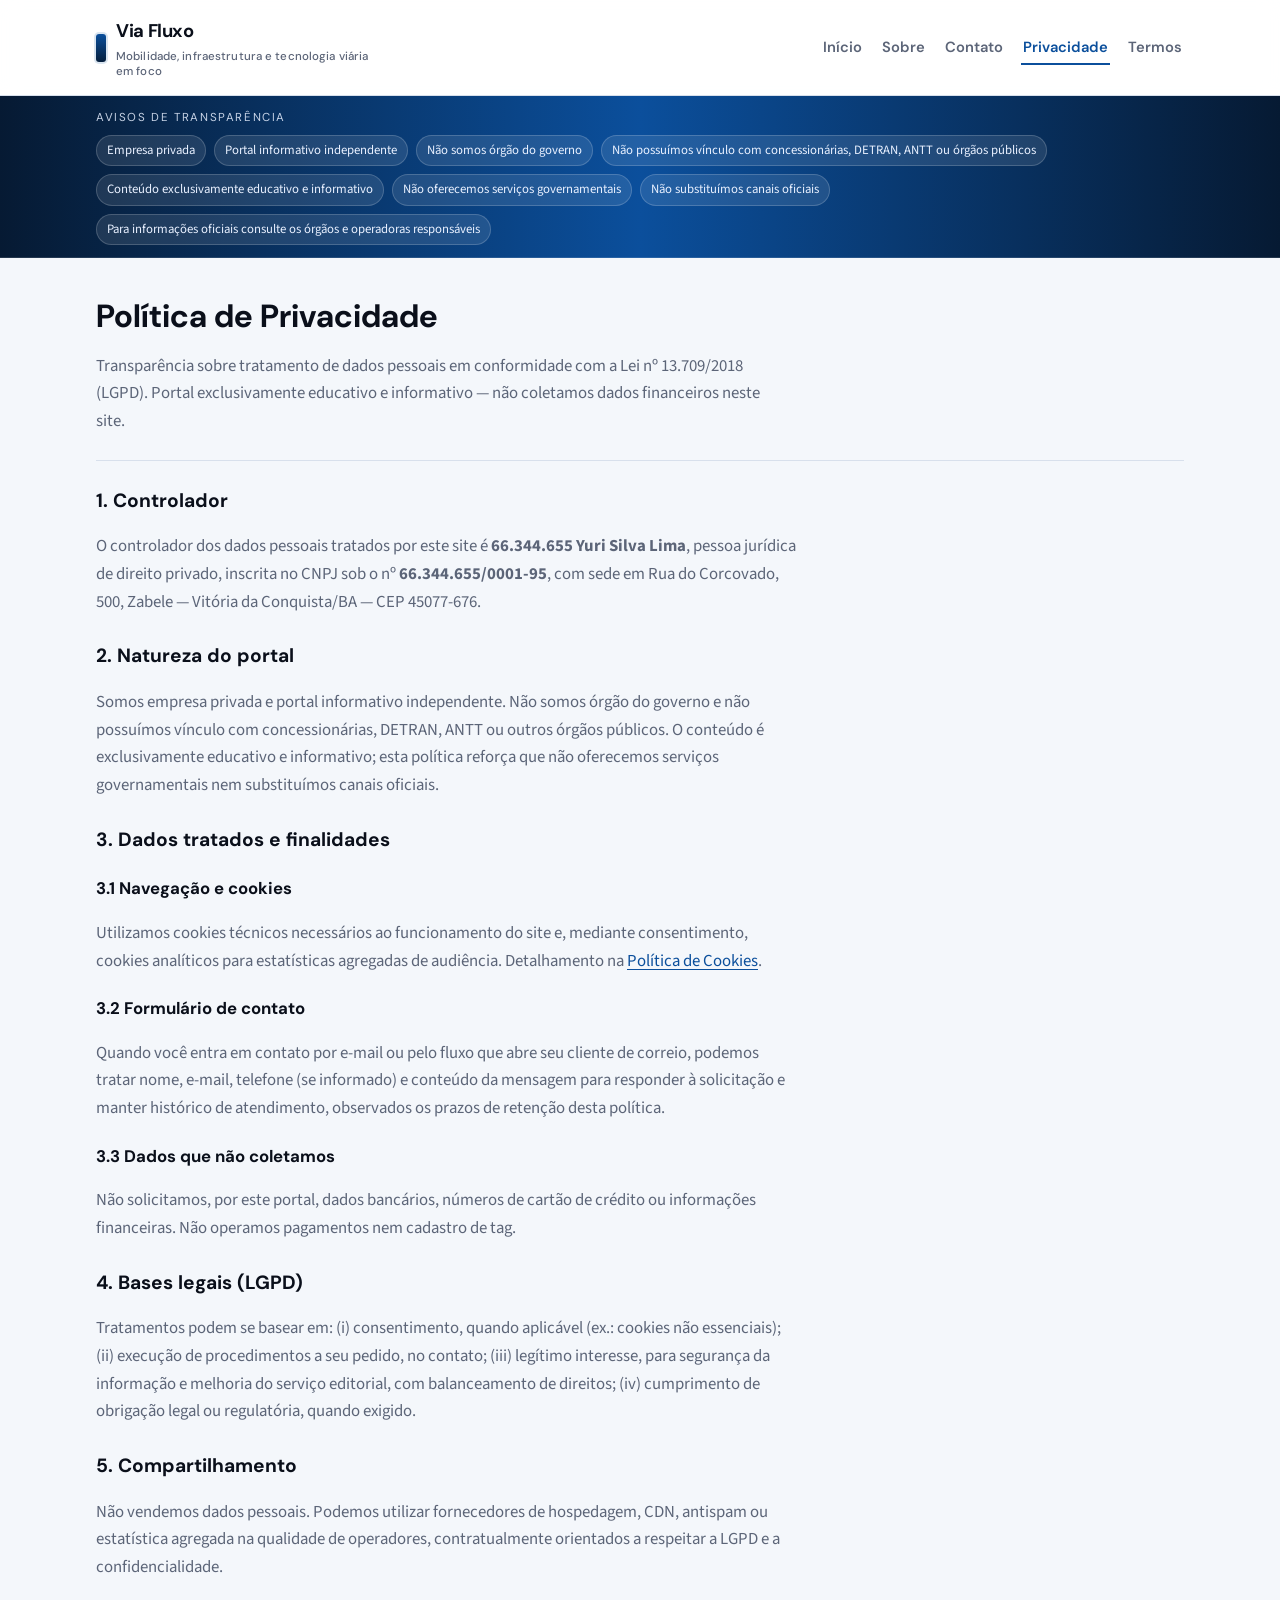
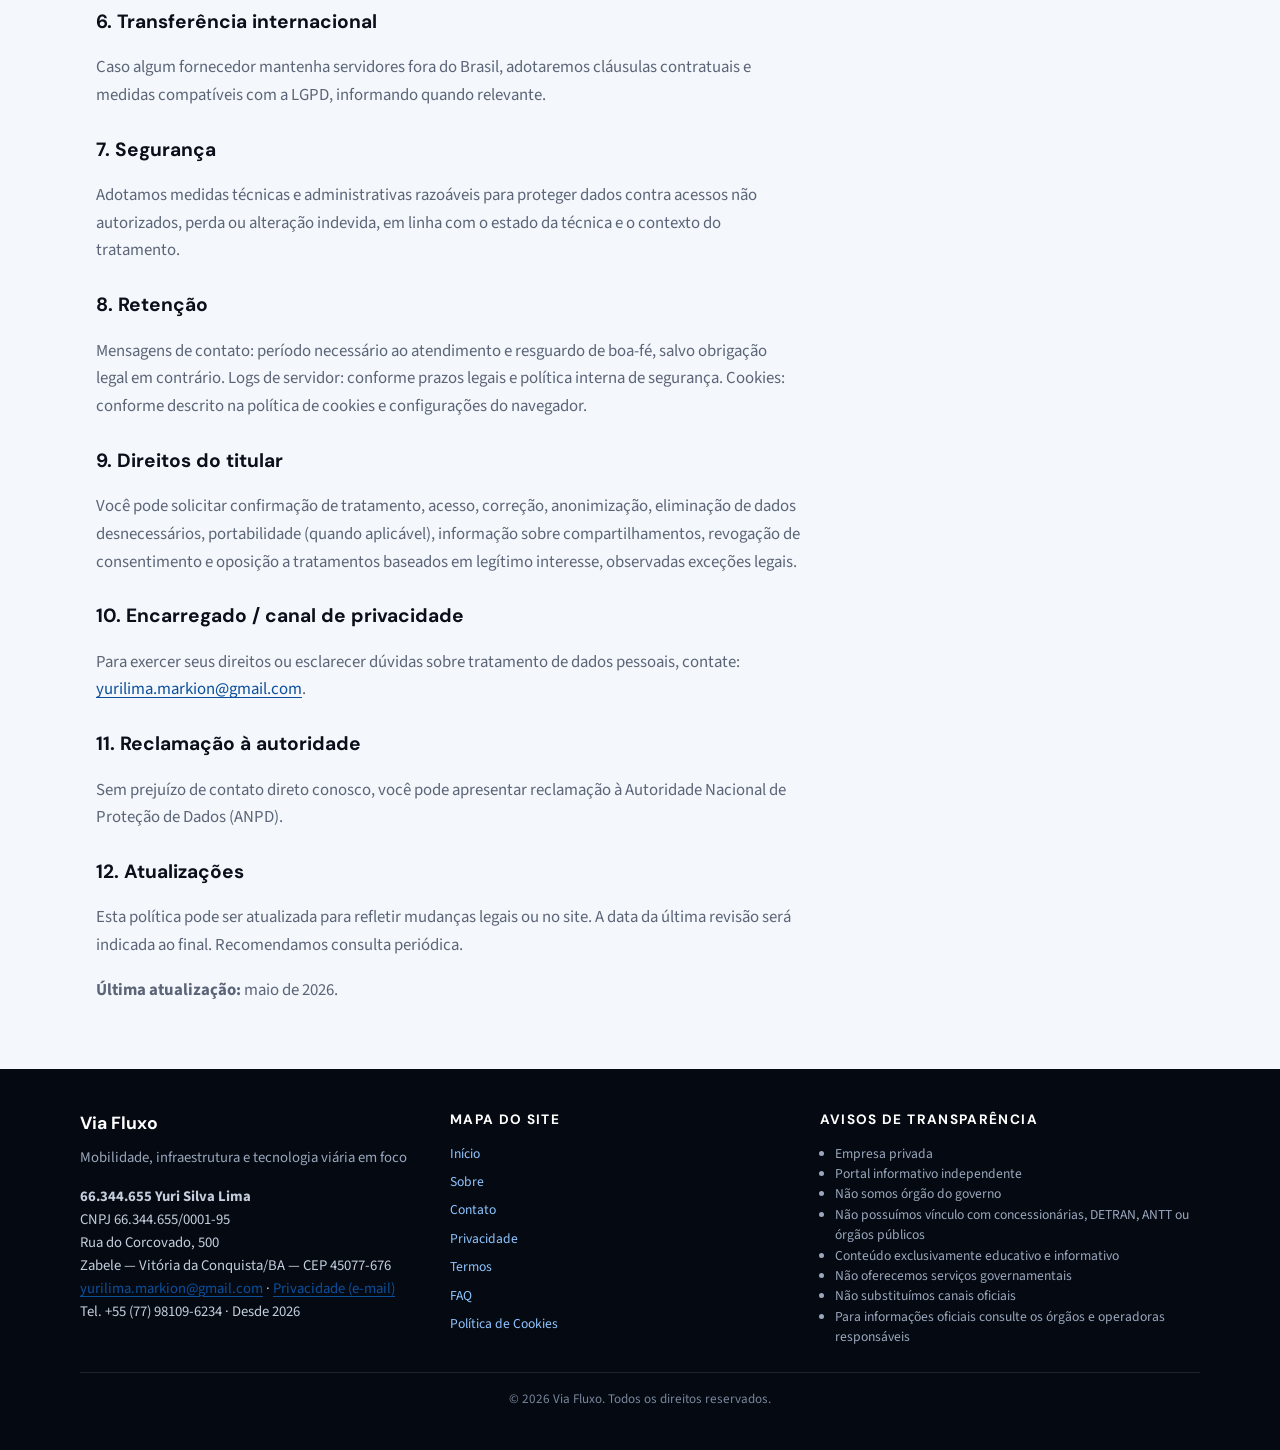
==== privacidade.html @ dfa9f83c "Add files via upload" ====
<!DOCTYPE html>
<html lang="pt-BR">
  <head>
    <meta charset="UTF-8" />
    <meta name="viewport" content="width=device-width, initial-scale=1" />
    <meta name="description" content="Política de Privacidade e bases legais (LGPD) do portal." />
    <title>Privacidade</title>
    <link rel="preconnect" href="https://fonts.googleapis.com" />
    <link rel="preconnect" href="https://fonts.gstatic.com" crossorigin />
    <link
      href="https://fonts.googleapis.com/css2?family=DM+Sans:ital,opsz,wght@0,9..40,500;0,9..40,600;0,9..40,700&family=Source+Sans+3:wght@400;500;600&display=swap"
      rel="stylesheet"
    />
    <link rel="stylesheet" href="css/styles.css" />
  </head>
  <body data-page-title="Privacidade">
    <header class="site-header">
      <div class="header__inner">
        <a class="logo" href="index.html">
          <span class="logo__mark" aria-hidden="true"></span>
          <span class="logo__text"
            ><span data-bind="meta.nomePortal"></span
            ><small class="logo__tagline" data-bind="meta.slogan"></small
          ></span>
        </a>
        <button type="button" class="nav-toggle" id="nav-toggle" aria-expanded="false" aria-controls="site-nav">
          <span class="nav-toggle__bar"></span>
          <span class="nav-toggle__bar"></span>
          <span class="nav-toggle__bar"></span>
          <span class="visually-hidden">Abrir menu</span>
        </button>
        <nav class="nav" id="site-nav" aria-label="Principal">
          <ul class="nav__list">
            <li><a class="nav__link" href="index.html">Início</a></li>
            <li><a class="nav__link" href="sobre.html">Sobre</a></li>
            <li><a class="nav__link" href="contato.html">Contato</a></li>
            <li><a class="nav__link is-active" href="privacidade.html">Privacidade</a></li>
            <li><a class="nav__link" href="termos.html">Termos</a></li>
          </ul>
        </nav>
      </div>
    </header>

    <section class="transparencia" aria-label="Transparência">
      <div class="transparencia__inner">
        <p class="transparencia__titulo" data-bind="transparencia.tituloFaixa"></p>
        <div class="transparencia__track" role="list" data-transparencia-track></div>
      </div>
    </section>

    <main>
      <header class="page-hero">
        <h1>Política de Privacidade</h1>
        <p>
          Transparência sobre tratamento de dados pessoais em conformidade com a Lei nº 13.709/2018 (LGPD). Portal
          exclusivamente educativo e informativo — não coletamos dados financeiros neste site.
        </p>
      </header>

      <article class="prose">
        <h2>1. Controlador</h2>
        <p>
          O controlador dos dados pessoais tratados por este site é <strong><span data-bind="empresa.razaoSocial"></span></strong>,
          pessoa jurídica de direito privado, inscrita no CNPJ sob o nº <strong><span data-bind="empresa.cnpj"></span></strong>,
          com sede em <span data-bind="empresa.enderecoLinha1"></span>, <span data-bind="empresa.enderecoLinha2"></span>.
        </p>

        <h2>2. Natureza do portal</h2>
        <p>
          Somos empresa privada e portal informativo independente. Não somos órgão do governo e não possuímos vínculo
          com concessionárias, DETRAN, ANTT ou outros órgãos públicos. O conteúdo é exclusivamente educativo e
          informativo; esta política reforça que não oferecemos serviços governamentais nem substituímos canais
          oficiais.
        </p>

        <h2>3. Dados tratados e finalidades</h2>
        <h3>3.1 Navegação e cookies</h3>
        <p>
          Utilizamos cookies técnicos necessários ao funcionamento do site e, mediante consentimento, cookies analíticos
          para estatísticas agregadas de audiência. Detalhamento na <a href="cookies.html">Política de Cookies</a>.
        </p>
        <h3>3.2 Formulário de contato</h3>
        <p>
          Quando você entra em contato por e-mail ou pelo fluxo que abre seu cliente de correio, podemos tratar nome,
          e-mail, telefone (se informado) e conteúdo da mensagem para responder à solicitação e manter histórico de
          atendimento, observados os prazos de retenção desta política.
        </p>
        <h3>3.3 Dados que não coletamos</h3>
        <p>
          Não solicitamos, por este portal, dados bancários, números de cartão de crédito ou informações financeiras.
          Não operamos pagamentos nem cadastro de tag.
        </p>

        <h2>4. Bases legais (LGPD)</h2>
        <p>
          Tratamentos podem se basear em: (i) consentimento, quando aplicável (ex.: cookies não essenciais); (ii)
          execução de procedimentos a seu pedido, no contato; (iii) legítimo interesse, para segurança da informação e
          melhoria do serviço editorial, com balanceamento de direitos; (iv) cumprimento de obrigação legal ou
          regulatória, quando exigido.
        </p>

        <h2>5. Compartilhamento</h2>
        <p>
          Não vendemos dados pessoais. Podemos utilizar fornecedores de hospedagem, CDN, antispam ou estatística agregada
          na qualidade de operadores, contratualmente orientados a respeitar a LGPD e a confidencialidade.
        </p>

        <h2>6. Transferência internacional</h2>
        <p>
          Caso algum fornecedor mantenha servidores fora do Brasil, adotaremos cláusulas contratuais e medidas
          compatíveis com a LGPD, informando quando relevante.
        </p>

        <h2>7. Segurança</h2>
        <p>
          Adotamos medidas técnicas e administrativas razoáveis para proteger dados contra acessos não autorizados,
          perda ou alteração indevida, em linha com o estado da técnica e o contexto do tratamento.
        </p>

        <h2>8. Retenção</h2>
        <p>
          Mensagens de contato: período necessário ao atendimento e resguardo de boa-fé, salvo obrigação legal em
          contrário. Logs de servidor: conforme prazos legais e política interna de segurança. Cookies: conforme
          descrito na política de cookies e configurações do navegador.
        </p>

        <h2>9. Direitos do titular</h2>
        <p>
          Você pode solicitar confirmação de tratamento, acesso, correção, anonimização, eliminação de dados
          desnecessários, portabilidade (quando aplicável), informação sobre compartilhamentos, revogação de
          consentimento e oposição a tratamentos baseados em legítimo interesse, observadas exceções legais.
        </p>

        <h2>10. Encarregado / canal de privacidade</h2>
        <p>
          Para exercer seus direitos ou esclarecer dúvidas sobre tratamento de dados pessoais, contate:
          <a data-mailto="empresa.emailPrivacidade"><span data-bind="empresa.emailPrivacidade"></span></a>.
        </p>

        <h2>11. Reclamação à autoridade</h2>
        <p>
          Sem prejuízo de contato direto conosco, você pode apresentar reclamação à Autoridade Nacional de Proteção de
          Dados (ANPD).
        </p>

        <h2>12. Atualizações</h2>
        <p>
          Esta política pode ser atualizada para refletir mudanças legais ou no site. A data da última revisão será
          indicada ao final. Recomendamos consulta periódica.
        </p>

        <p><strong>Última atualização:</strong> maio de 2026.</p>
      </article>
    </main>

    <footer class="site-footer">
      <div class="footer__grid">
        <div>
          <h2 class="footer__title" data-bind="meta.nomePortal"></h2>
          <p class="footer__tagline" data-bind="meta.slogan"></p>
          <p class="footer__legal">
            <strong data-bind="empresa.razaoSocial"></strong><br />
            CNPJ <span data-bind="empresa.cnpj"></span><br />
            <span data-bind="empresa.enderecoLinha1"></span><br />
            <span data-bind="empresa.enderecoLinha2"></span><br />
            <a data-mailto="empresa.emailContato"><span data-bind="empresa.emailContato"></span></a>
            · <a data-mailto="empresa.emailPrivacidade">Privacidade (e-mail)</a><br />
            Tel. <span data-bind="empresa.telefone"></span> · Desde <span data-bind="empresa.anoFundacao"></span>
          </p>
        </div>
        <div>
          <h3 class="footer__subtitle">Mapa do site</h3>
          <ul class="footer__list footer__list--plain">
            <li><a href="index.html">Início</a></li>
            <li><a href="sobre.html">Sobre</a></li>
            <li><a href="contato.html">Contato</a></li>
            <li><a href="privacidade.html">Privacidade</a></li>
            <li><a href="termos.html">Termos</a></li>
            <li><a href="faq.html">FAQ</a></li>
            <li><a href="cookies.html">Política de Cookies</a></li>
          </ul>
        </div>
        <div>
          <h3 class="footer__subtitle" data-bind="transparencia.tituloFaixa"></h3>
          <ul class="footer__list" data-transparencia-footer></ul>
        </div>
      </div>
      <p class="footer__bottom">
        © <span data-year></span> <span data-bind="empresa.nomeFantasia"></span>. Todos os direitos reservados.
      </p>
    </footer>

    <script src="js/site.config.js"></script>
    <script src="js/site.js"></script>
  </body>
</html>
---- css/styles.css ----
/* Via Fluxo — portal editorial, paleta azul / branco / preto */
:root {
  --color-bg: #f4f7fb;
  --color-surface: #ffffff;
  --color-ink: #0a0f1a;
  --color-muted: #5c6578;
  --color-line: #d8e0ec;
  --color-accent: #0b4f9c;
  --color-accent-soft: #e8f1fc;
  --color-accent-dark: #06356a;
  --shadow-sm: 0 4px 20px rgba(10, 22, 40, 0.06);
  --shadow-md: 0 12px 40px rgba(10, 22, 40, 0.1);
  --radius: 14px;
  --font-display: "DM Sans", system-ui, sans-serif;
  --font-body: "Source Sans 3", "Segoe UI", system-ui, sans-serif;
  --space: 8px;
  --max: 1120px;
}

*,
*::before,
*::after {
  box-sizing: border-box;
}

html {
  scroll-behavior: smooth;
}

body {
  margin: 0;
  font-family: var(--font-body);
  font-size: 1.05rem;
  line-height: 1.65;
  color: var(--color-ink);
  background: var(--color-bg);
  min-height: 100vh;
  display: flex;
  flex-direction: column;
}

.visually-hidden {
  position: absolute;
  width: 1px;
  height: 1px;
  padding: 0;
  margin: -1px;
  overflow: hidden;
  clip: rect(0, 0, 0, 0);
  white-space: nowrap;
  border: 0;
}

a {
  color: var(--color-accent);
  text-decoration-thickness: 1px;
  text-underline-offset: 3px;
}

a:hover {
  color: var(--color-accent-dark);
}

img {
  max-width: 100%;
  height: auto;
}

.site-header {
  position: sticky;
  top: 0;
  z-index: 40;
  background: rgba(255, 255, 255, 0.92);
  backdrop-filter: blur(10px);
  border-bottom: 1px solid var(--color-line);
}

.header__inner {
  max-width: var(--max);
  margin: 0 auto;
  padding: calc(var(--space) * 2) calc(var(--space) * 2);
  display: flex;
  align-items: center;
  justify-content: space-between;
  gap: calc(var(--space) * 2);
}

.logo {
  display: inline-flex;
  align-items: center;
  gap: 10px;
  font-family: var(--font-display);
  font-weight: 700;
  font-size: 1.15rem;
  letter-spacing: -0.02em;
  color: var(--color-ink);
  text-decoration: none;
}

.logo:hover {
  color: var(--color-accent);
}

.logo__mark {
  width: 10px;
  height: 28px;
  border-radius: 3px;
  background: linear-gradient(180deg, var(--color-accent) 0%, #051f3d 100%);
  box-shadow: 0 0 0 2px rgba(11, 79, 156, 0.15);
}

.nav-toggle {
  display: none;
  flex-direction: column;
  gap: 5px;
  padding: 10px;
  border: 1px solid var(--color-line);
  border-radius: 10px;
  background: var(--color-surface);
  cursor: pointer;
}

.nav-toggle__bar {
  width: 22px;
  height: 2px;
  background: var(--color-ink);
  border-radius: 1px;
}

.nav__list {
  list-style: none;
  margin: 0;
  padding: 0;
  display: flex;
  flex-wrap: wrap;
  gap: calc(var(--space) * 0.5) calc(var(--space) * 2);
}

.nav__link {
  font-family: var(--font-display);
  font-weight: 600;
  font-size: 0.92rem;
  color: var(--color-muted);
  text-decoration: none;
  padding: 6px 2px;
  border-bottom: 2px solid transparent;
}

.nav__link:hover,
.nav__link.is-active {
  color: var(--color-accent);
  border-bottom-color: var(--color-accent);
}

.transparencia {
  background: linear-gradient(90deg, #061a33 0%, #0b4f9c 50%, #061a33 100%);
  color: #e8f0ff;
  font-size: 0.8rem;
  border-bottom: 1px solid rgba(255, 255, 255, 0.12);
}

.transparencia__inner {
  max-width: var(--max);
  margin: 0 auto;
  padding: calc(var(--space) * 1.5) calc(var(--space) * 2);
}

.transparencia__titulo {
  margin: 0 0 8px;
  font-family: var(--font-display);
  font-size: 0.72rem;
  text-transform: uppercase;
  letter-spacing: 0.14em;
  opacity: 0.85;
}

.transparencia__track {
  display: flex;
  flex-wrap: wrap;
  gap: 8px;
}

.transparencia__item {
  display: inline-block;
  padding: 6px 10px;
  border-radius: 999px;
  background: rgba(255, 255, 255, 0.1);
  border: 1px solid rgba(255, 255, 255, 0.18);
  white-space: normal;
  line-height: 1.35;
}

main {
  flex: 1;
  max-width: var(--max);
  margin: 0 auto;
  padding: calc(var(--space) * 4) calc(var(--space) * 2) calc(var(--space) * 6);
  width: 100%;
}

.hero {
  display: grid;
  gap: calc(var(--space) * 3);
  padding: calc(var(--space) * 5) 0 calc(var(--space) * 4);
  border-bottom: 1px solid var(--color-line);
  margin-bottom: calc(var(--space) * 4);
}

.hero__grid {
  display: grid;
  gap: calc(var(--space) * 3);
  grid-template-columns: 1fr;
}

@media (min-width: 880px) {
  .hero__grid {
    grid-template-columns: 1.15fr 0.85fr;
    align-items: start;
  }
}

.hero__kicker {
  font-family: var(--font-display);
  font-size: 0.78rem;
  text-transform: uppercase;
  letter-spacing: 0.16em;
  color: var(--color-accent);
  margin: 0 0 12px;
}

.hero h1 {
  font-family: var(--font-display);
  font-size: clamp(1.85rem, 4vw, 2.65rem);
  line-height: 1.12;
  letter-spacing: -0.03em;
  margin: 0 0 16px;
  color: var(--color-ink);
}

.hero__sub {
  margin: 0;
  font-size: 1.1rem;
  color: var(--color-muted);
  max-width: 36em;
}

.hero__actions {
  display: flex;
  flex-wrap: wrap;
  gap: 12px;
  margin-top: calc(var(--space) * 2);
}

.hero__panel {
  background: var(--color-surface);
  border-radius: var(--radius);
  box-shadow: var(--shadow-md);
  border: 1px solid var(--color-line);
  padding: calc(var(--space) * 3);
  position: relative;
  overflow: hidden;
}

.hero__panel::before {
  content: "";
  position: absolute;
  inset: -40% 40% auto -20%;
  height: 80%;
  background: radial-gradient(circle, rgba(11, 79, 156, 0.12), transparent 60%);
  pointer-events: none;
}

.hero__panel-title {
  font-family: var(--font-display);
  font-size: 0.85rem;
  text-transform: uppercase;
  letter-spacing: 0.1em;
  color: var(--color-muted);
  margin: 0 0 12px;
}

.hero__panel ul {
  margin: 0;
  padding-left: 1.1em;
  color: var(--color-ink);
  font-size: 0.95rem;
}

.hero__panel li {
  margin-bottom: 8px;
}

.hero-panel__list {
  margin: 0;
  padding-left: 1.1em;
  color: var(--color-ink);
  font-size: 0.9rem;
}

.faq-block__q {
  font-family: var(--font-display);
  font-size: 1rem;
  margin: 20px 0 8px;
  color: var(--color-ink);
}

.faq-block__q:first-child {
  margin-top: 16px;
}

.faq-block__a {
  margin: 0 0 8px;
  color: var(--color-muted);
  font-size: 0.95rem;
}

.btn {
  display: inline-flex;
  align-items: center;
  justify-content: center;
  gap: 8px;
  font-family: var(--font-display);
  font-weight: 600;
  font-size: 0.92rem;
  padding: 12px 20px;
  border-radius: 10px;
  border: none;
  cursor: pointer;
  text-decoration: none;
  transition: background 0.2s ease, color 0.2s ease, box-shadow 0.2s ease;
}

.btn--primary {
  background: var(--color-accent);
  color: #fff;
  box-shadow: 0 6px 20px rgba(11, 79, 156, 0.25);
}

.btn--primary:hover {
  background: var(--color-accent-dark);
  color: #fff;
}

.btn--secondary {
  background: var(--color-surface);
  color: var(--color-accent);
  border: 1px solid var(--color-line);
}

.btn--secondary:hover {
  border-color: var(--color-accent);
}

.btn--ghost {
  background: transparent;
  color: var(--color-ink);
  border: 1px solid var(--color-line);
}

.section-head {
  display: flex;
  flex-wrap: wrap;
  align-items: baseline;
  justify-content: space-between;
  gap: 12px;
  margin-bottom: calc(var(--space) * 2.5);
}

.section-head h2 {
  font-family: var(--font-display);
  font-size: 1.45rem;
  margin: 0;
  letter-spacing: -0.02em;
}

.section-head p {
  margin: 0;
  color: var(--color-muted);
  max-width: 28rem;
  font-size: 0.98rem;
}

.stats-grid {
  display: grid;
  grid-template-columns: repeat(auto-fit, minmax(200px, 1fr));
  gap: calc(var(--space) * 2);
  margin-bottom: calc(var(--space) * 5);
}

.stat-card {
  background: var(--color-surface);
  border-radius: var(--radius);
  padding: calc(var(--space) * 2.5);
  border: 1px solid var(--color-line);
  box-shadow: var(--shadow-sm);
}

.stat-card__icon {
  width: 40px;
  height: 40px;
  border-radius: 10px;
  background: var(--color-accent-soft);
  color: var(--color-accent);
  display: flex;
  align-items: center;
  justify-content: center;
  margin-bottom: 12px;
}

.stat-card__icon svg {
  width: 22px;
  height: 22px;
}

.stat-card__value {
  font-family: var(--font-display);
  font-weight: 700;
  font-size: 1.35rem;
  margin: 0 0 6px;
  letter-spacing: -0.02em;
}

.stat-card__label {
  margin: 0;
  font-size: 0.88rem;
  color: var(--color-muted);
  line-height: 1.45;
}

.cards-grid {
  display: grid;
  grid-template-columns: repeat(auto-fit, minmax(260px, 1fr));
  gap: calc(var(--space) * 2);
  margin-bottom: calc(var(--space) * 5);
}

.card {
  background: var(--color-surface);
  border-radius: var(--radius);
  padding: calc(var(--space) * 2.5);
  border: 1px solid var(--color-line);
  box-shadow: var(--shadow-sm);
  display: flex;
  flex-direction: column;
  gap: 10px;
}

.card__tag {
  font-size: 0.72rem;
  font-weight: 700;
  text-transform: uppercase;
  letter-spacing: 0.08em;
  color: var(--color-accent);
}

.card__title {
  font-family: var(--font-display);
  font-size: 1.1rem;
  margin: 0;
  line-height: 1.3;
}

.card__title a {
  color: inherit;
  text-decoration: none;
}

.card__title a:hover {
  color: var(--color-accent);
}

.card__excerpt {
  margin: 0;
  flex: 1;
  color: var(--color-muted);
  font-size: 0.95rem;
}

.card__more {
  font-family: var(--font-display);
  font-weight: 600;
  font-size: 0.88rem;
  text-decoration: none;
}

.topic-section {
  margin-bottom: calc(var(--space) * 4);
  padding: calc(var(--space) * 3);
  background: var(--color-surface);
  border-radius: var(--radius);
  border: 1px solid var(--color-line);
  box-shadow: var(--shadow-sm);
}

.topic-section__title {
  font-family: var(--font-display);
  font-size: 1.25rem;
  margin: 0 0 12px;
}

.topic-section__text {
  margin: 0;
  color: var(--color-muted);
}

.glossary {
  margin: 0;
}

.glossary__row {
  display: grid;
  gap: 6px;
  padding: 16px 0;
  border-bottom: 1px solid var(--color-line);
}

@media (min-width: 640px) {
  .glossary__row {
    grid-template-columns: 160px 1fr;
    gap: 24px;
    align-items: start;
  }
}

.glossary dt {
  font-family: var(--font-display);
  font-weight: 700;
  color: var(--color-ink);
}

.glossary dd {
  margin: 0;
  color: var(--color-muted);
}

.faq-item {
  border-bottom: 1px solid var(--color-line);
}

.faq-item__btn {
  width: 100%;
  text-align: left;
  padding: 18px 8px 18px 0;
  border: none;
  background: none;
  font-family: var(--font-display);
  font-size: 1rem;
  font-weight: 600;
  color: var(--color-ink);
  cursor: pointer;
  display: flex;
  align-items: center;
  justify-content: space-between;
  gap: 12px;
}

.faq-item__btn::after {
  content: "+";
  flex-shrink: 0;
  font-weight: 400;
  color: var(--color-accent);
  font-size: 1.25rem;
}

.faq-item__btn[aria-expanded="true"]::after {
  content: "−";
}

.faq-item__panel {
  padding: 0 0 18px;
  color: var(--color-muted);
}

.faq-item__panel p {
  margin: 0;
}

.quem-somos {
  background: linear-gradient(135deg, #0b4f9c 0%, #051f3d 100%);
  color: #e8f0ff;
  border-radius: var(--radius);
  padding: calc(var(--space) * 3.5);
  margin-top: calc(var(--space) * 4);
  box-shadow: var(--shadow-md);
}

.quem-somos h2 {
  font-family: var(--font-display);
  margin: 0 0 16px;
  font-size: 1.35rem;
}

.quem-somos p {
  margin: 0 0 12px;
  color: rgba(232, 240, 255, 0.92);
}

.quem-somos__cta {
  margin-top: 20px;
}

.quem-somos .btn--secondary {
  background: rgba(255, 255, 255, 0.12);
  color: #fff;
  border-color: rgba(255, 255, 255, 0.35);
}

.quem-somos .btn--secondary:hover {
  background: rgba(255, 255, 255, 0.2);
}

.site-footer {
  background: #050a12;
  color: #c5cedd;
  padding: calc(var(--space) * 5) calc(var(--space) * 2);
  font-size: 0.92rem;
}

.footer__grid {
  max-width: var(--max);
  margin: 0 auto;
  display: grid;
  gap: calc(var(--space) * 3);
  grid-template-columns: 1fr;
}

@media (min-width: 900px) {
  .footer__grid {
    grid-template-columns: 1fr 1fr 1.1fr;
  }
}

.footer__title {
  font-family: var(--font-display);
  color: #fff;
  margin: 0 0 8px;
  font-size: 1.1rem;
}

.footer__tagline {
  margin: 0 0 16px;
  color: #9aa7bc;
}

.footer__legal {
  margin: 0;
  line-height: 1.55;
}

.footer__subtitle {
  font-family: var(--font-display);
  color: #fff;
  font-size: 0.85rem;
  text-transform: uppercase;
  letter-spacing: 0.1em;
  margin: 0 0 12px;
}

.footer__contact {
  margin: 0 0 12px;
}

.footer__contact a {
  color: #8ec5ff;
}

.footer__links {
  margin: 0;
}

.footer__links a {
  color: #8ec5ff;
  text-decoration: none;
}

.footer__links a:hover {
  text-decoration: underline;
}

.footer__sep {
  margin: 0 6px;
  opacity: 0.5;
}

.footer__list {
  margin: 0;
  padding-left: 1.1em;
  color: #9aa7bc;
  font-size: 0.85rem;
  line-height: 1.5;
}

.footer__bottom {
  max-width: var(--max);
  margin: calc(var(--space) * 3) auto 0;
  padding-top: calc(var(--space) * 2);
  border-top: 1px solid rgba(255, 255, 255, 0.1);
  font-size: 0.82rem;
  color: #7a869c;
  text-align: center;
}

.cookie-bar {
  position: fixed;
  z-index: 50;
  left: 0;
  right: 0;
  bottom: 0;
  padding: calc(var(--space) * 2);
  background: rgba(5, 10, 18, 0.96);
  color: #e8edf5;
  border-top: 1px solid rgba(255, 255, 255, 0.1);
}

.cookie-bar__inner {
  max-width: var(--max);
  margin: 0 auto;
  display: flex;
  flex-wrap: wrap;
  gap: 16px;
  align-items: flex-end;
  justify-content: space-between;
}

.cookie-bar__text {
  margin: 0;
  flex: 1 1 280px;
  font-size: 0.9rem;
  line-height: 1.5;
}

.cookie-bar__text a {
  color: #8ec5ff;
}

.cookie-bar__actions {
  display: flex;
  flex-wrap: wrap;
  gap: 10px;
}

.cookie-bar .btn--primary {
  background: var(--color-accent);
}

.cookie-bar .btn--ghost {
  color: #fff;
  border-color: rgba(255, 255, 255, 0.25);
}

/* Páginas internas */
.page-hero {
  padding-bottom: calc(var(--space) * 3);
  border-bottom: 1px solid var(--color-line);
  margin-bottom: calc(var(--space) * 3);
}

.page-hero h1 {
  font-family: var(--font-display);
  font-size: clamp(1.6rem, 3vw, 2rem);
  margin: 0 0 10px;
}

.page-hero p {
  margin: 0;
  color: var(--color-muted);
  max-width: 40em;
}

.prose {
  max-width: 44rem;
}

.prose h2 {
  font-family: var(--font-display);
  font-size: 1.2rem;
  margin: calc(var(--space) * 3) 0 calc(var(--space) * 1.5);
}

.prose h3 {
  font-family: var(--font-display);
  font-size: 1.05rem;
  margin: calc(var(--space) * 2.5) 0 8px;
}

.prose p,
.prose li {
  color: var(--color-muted);
}

.prose ul {
  padding-left: 1.2em;
}

.contact-card {
  background: var(--color-surface);
  border: 1px solid var(--color-line);
  border-radius: var(--radius);
  padding: calc(var(--space) * 3);
  box-shadow: var(--shadow-sm);
  margin-bottom: calc(var(--space) * 3);
}

.contact-card dl {
  margin: 0;
}

.contact-card dt {
  font-family: var(--font-display);
  font-size: 0.75rem;
  text-transform: uppercase;
  letter-spacing: 0.1em;
  color: var(--color-muted);
  margin-top: 16px;
}

.contact-card dt:first-child {
  margin-top: 0;
}

.contact-card dd {
  margin: 4px 0 0;
  font-size: 1.05rem;
}

label {
  display: block;
  font-family: var(--font-display);
  font-weight: 600;
  font-size: 0.88rem;
  margin-bottom: 6px;
}

input,
textarea {
  width: 100%;
  max-width: 32rem;
  padding: 12px 14px;
  border-radius: 10px;
  border: 1px solid var(--color-line);
  font: inherit;
  background: var(--color-surface);
}

textarea {
  min-height: 140px;
  resize: vertical;
}

.form-row {
  margin-bottom: 16px;
}

@media (max-width: 768px) {
  .nav-toggle {
    display: inline-flex;
  }

  .nav {
    position: absolute;
    left: 0;
    right: 0;
    top: 100%;
    background: var(--color-surface);
    border-bottom: 1px solid var(--color-line);
    padding: 12px calc(var(--space) * 2) 16px;
    display: none;
  }

  .nav.is-open {
    display: block;
  }

  .nav__list {
    flex-direction: column;
    gap: 4px;
  }

  .site-header {
    position: relative;
  }
}

@media (prefers-reduced-motion: reduce) {
  html {
    scroll-behavior: auto;
  }

  *,
  *::before,
  *::after {
    transition-duration: 0.01ms;
  }
}

/* —— Portal (HTML estático + site.js) —— */
.skip-link {
  position: absolute;
  left: 12px;
  top: 12px;
  padding: 10px 14px;
  background: var(--color-surface);
  color: var(--color-accent);
  font-family: var(--font-display);
  font-weight: 600;
  border-radius: 10px;
  box-shadow: var(--shadow-sm);
  z-index: 200;
  transform: translateY(-200%);
  transition: transform 0.2s ease;
}

.skip-link:focus {
  transform: translateY(0);
  outline: 2px solid var(--color-accent);
  outline-offset: 2px;
}

.layout-inner {
  max-width: var(--max);
  margin-inline: auto;
  padding-inline: calc(var(--space) * 2);
}

.logo__tagline {
  display: block;
  margin-top: 4px;
  font-size: 0.72rem;
  font-weight: 500;
  letter-spacing: 0.01em;
  color: var(--color-muted);
  max-width: 260px;
  line-height: 1.25;
}

.footer__list--plain {
  list-style: none;
  padding: 0;
  margin: 0;
  display: flex;
  flex-direction: column;
  gap: 8px;
}

.footer__list--plain a {
  color: #8ec5ff;
  text-decoration: none;
}

.footer__list--plain a:hover {
  text-decoration: underline;
}

.page-block {
  padding-block: calc(var(--space) * 4);
}

.section {
  padding-block: calc(var(--space) * 5);
}

.section--alt {
  background: color-mix(in srgb, var(--color-surface) 88%, var(--color-bg));
  border-block: 1px solid var(--color-line);
}

.section-title {
  font-family: var(--font-display);
  font-size: clamp(1.35rem, 2.5vw, 1.75rem);
  font-weight: 700;
  letter-spacing: -0.02em;
  margin: 0 0 calc(var(--space) * 1);
  color: var(--color-ink);
}

.section-lead {
  margin: 0 0 calc(var(--space) * 3);
  max-width: 52ch;
  color: var(--color-muted);
  font-family: var(--font-display);
  font-size: 0.98rem;
  line-height: 1.5;
}

.stats-grid {
  display: grid;
  grid-template-columns: repeat(auto-fit, minmax(200px, 1fr));
  gap: calc(var(--space) * 2);
}

.stat-card__icon {
  width: 26px;
  height: 26px;
  color: var(--color-accent);
  margin-bottom: 10px;
}

.temas-stack {
  display: flex;
  flex-direction: column;
  gap: calc(var(--space) * 2);
}

.tema-block {
  scroll-margin-top: 88px;
}

.tema-block__head {
  display: flex;
  flex-wrap: wrap;
  align-items: baseline;
  gap: 12px;
  margin-bottom: 10px;
}

.tema-block__id {
  font-family: var(--font-display);
  font-size: 0.68rem;
  font-weight: 700;
  letter-spacing: 0.12em;
  text-transform: uppercase;
  color: var(--color-muted);
}

.tema-block__title {
  font-family: var(--font-display);
  font-size: 1.2rem;
  margin: 0;
  color: var(--color-ink);
}

.tema-block__desc {
  margin: 0 0 12px;
  color: var(--color-muted);
}

.tema-block__more {
  margin: 0;
  font-family: var(--font-display);
  font-size: 0.9rem;
}

.card__resumo {
  margin: 0;
  flex: 1;
  color: var(--color-muted);
  font-size: 0.95rem;
}

.glossario__list {
  margin: 0;
  display: flex;
  flex-direction: column;
  gap: calc(var(--space) * 2);
}

.glossario__item {
  padding-bottom: calc(var(--space) * 2);
  border-bottom: 1px solid var(--color-line);
}

.glossario__item:last-child {
  border-bottom: 0;
}

.glossario__item dt {
  font-family: var(--font-display);
  font-weight: 700;
  color: var(--color-ink);
  margin-bottom: 6px;
}

.glossario__item dd {
  margin: 0;
  color: var(--color-muted);
}

.faq-item summary.faq-item__q {
  list-style: none;
  width: 100%;
  text-align: left;
  padding: 18px 8px 18px 0;
  border: none;
  background: var(--color-surface);
  font-family: var(--font-display);
  font-size: 1rem;
  font-weight: 600;
  color: var(--color-ink);
  cursor: pointer;
  display: flex;
  align-items: center;
  justify-content: space-between;
  gap: 12px;
  border-radius: var(--radius);
  border: 1px solid var(--color-line);
  padding: 16px 18px;
  box-shadow: var(--shadow-sm);
}

.faq-item summary.faq-item__q::-webkit-details-marker {
  display: none;
}

.faq-item summary.faq-item__q::after {
  content: "+";
  font-weight: 400;
  color: var(--color-accent);
  font-size: 1.25rem;
}

.faq-item[open] summary.faq-item__q::after {
  content: "−";
}

.faq-item__a {
  padding: 0 18px 16px;
  color: var(--color-muted);
}

.faq-item__a p {
  margin: 0;
}

.teaser-block {
  background: linear-gradient(135deg, #0b4f9c 0%, #051f3d 100%);
  color: #e8f0ff;
  border-radius: var(--radius);
  padding: calc(var(--space) * 4);
  box-shadow: var(--shadow-md);
}

.teaser-block .section-title {
  color: #fff;
}

.teaser-block__text {
  margin: 0 0 calc(var(--space) * 2);
  max-width: 55ch;
  opacity: 0.95;
}

.text-link {
  color: var(--color-accent);
  font-family: var(--font-display);
  font-weight: 600;
  text-decoration: none;
  border-bottom: 1px solid rgba(11, 79, 156, 0.35);
}

.text-link:hover {
  border-bottom-color: var(--color-accent);
}

.page-hero .hero__title {
  font-family: var(--font-display);
  font-size: clamp(1.85rem, 4vw, 2.65rem);
  line-height: 1.12;
  letter-spacing: -0.03em;
  margin: 0 0 16px;
  color: var(--color-ink);
}

.page-hero .hero__lead {
  margin: 0 0 calc(var(--space) * 2);
  font-size: 1.08rem;
  color: var(--color-muted);
  max-width: 36em;
}

.page-hero .eyebrow {
  font-family: var(--font-display);
  font-size: 0.75rem;
  font-weight: 700;
  letter-spacing: 0.14em;
  text-transform: uppercase;
  color: var(--color-accent);
  margin: 0 0 12px;
}

.page-hero .hero__visual {
  position: relative;
  min-height: 200px;
  color: var(--color-accent);
}

.page-hero .hero__orb {
  position: absolute;
  inset: 10% 12%;
  border-radius: 50%;
  background: radial-gradient(circle at 30% 30%, rgba(255, 255, 255, 0.95), rgba(11, 79, 156, 0.12));
  border: 1px solid var(--color-line);
  box-shadow: var(--shadow-md);
}

.page-hero .hero__lines {
  position: absolute;
  inset: 0;
  width: 100%;
  height: 100%;
}

.prose .section-title {
  margin-top: calc(var(--space) * 2);
}
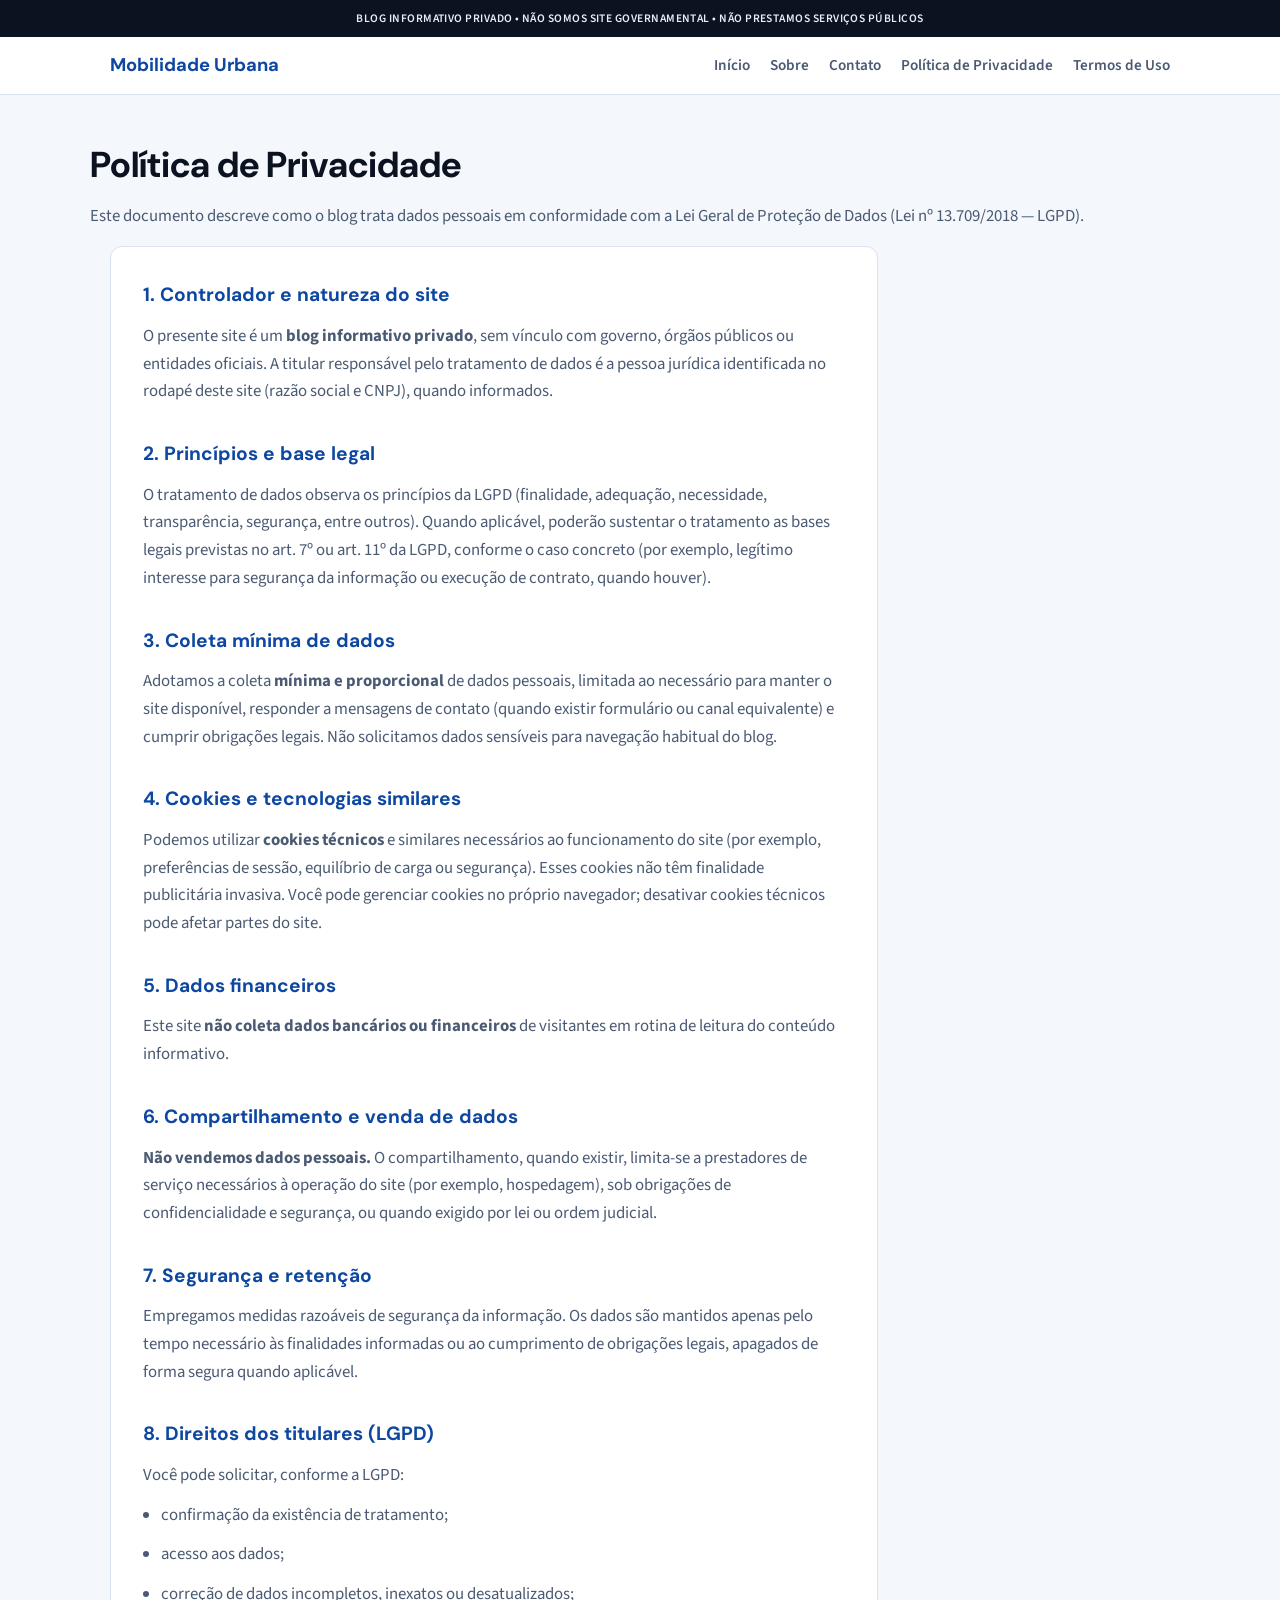
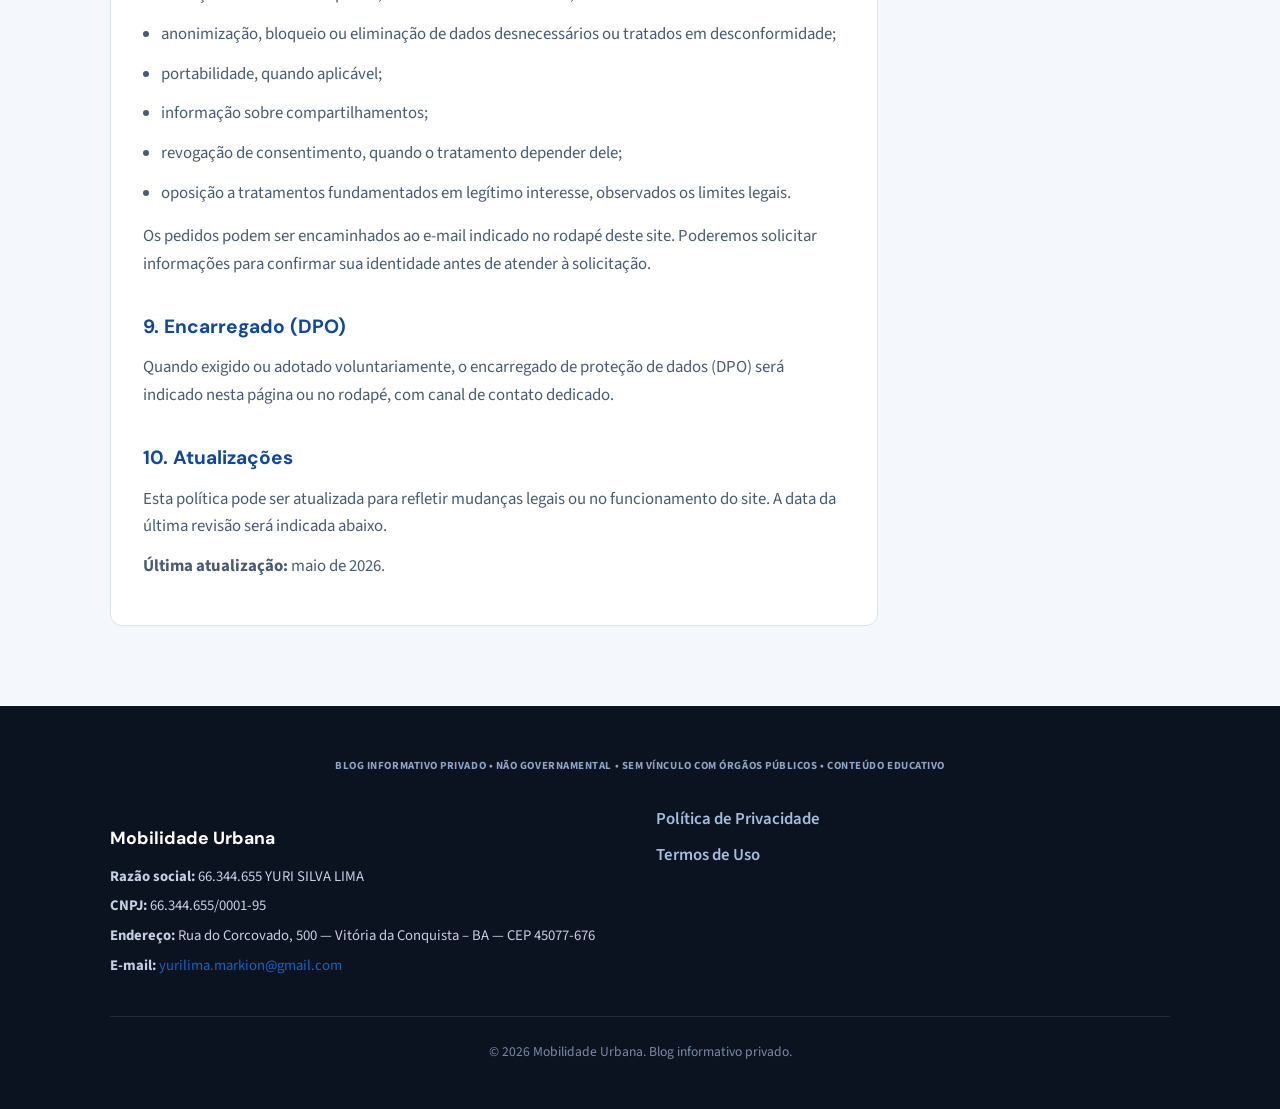
==== commit 21a9b32b: "o que você alterou" ====
--- a/privacidade.html
+++ b/privacidade.html
@@ -1,196 +1,186 @@
-<!DOCTYPE html>
-<html lang="pt-BR">
-  <head>
-    <meta charset="UTF-8" />
-    <meta name="viewport" content="width=device-width, initial-scale=1" />
-    <meta name="description" content="Política de Privacidade e bases legais (LGPD) do portal." />
-    <title>Privacidade</title>
-    <link rel="preconnect" href="https://fonts.googleapis.com" />
-    <link rel="preconnect" href="https://fonts.gstatic.com" crossorigin />
-    <link
-      href="https://fonts.googleapis.com/css2?family=DM+Sans:ital,opsz,wght@0,9..40,500;0,9..40,600;0,9..40,700&family=Source+Sans+3:wght@400;500;600&display=swap"
-      rel="stylesheet"
-    />
-    <link rel="stylesheet" href="css/styles.css" />
-  </head>
-  <body data-page-title="Privacidade">
-    <header class="site-header">
-      <div class="header__inner">
-        <a class="logo" href="index.html">
-          <span class="logo__mark" aria-hidden="true"></span>
-          <span class="logo__text"
-            ><span data-bind="meta.nomePortal"></span
-            ><small class="logo__tagline" data-bind="meta.slogan"></small
-          ></span>
-        </a>
-        <button type="button" class="nav-toggle" id="nav-toggle" aria-expanded="false" aria-controls="site-nav">
-          <span class="nav-toggle__bar"></span>
-          <span class="nav-toggle__bar"></span>
-          <span class="nav-toggle__bar"></span>
-          <span class="visually-hidden">Abrir menu</span>
-        </button>
-        <nav class="nav" id="site-nav" aria-label="Principal">
-          <ul class="nav__list">
-            <li><a class="nav__link" href="index.html">Início</a></li>
-            <li><a class="nav__link" href="sobre.html">Sobre</a></li>
-            <li><a class="nav__link" href="contato.html">Contato</a></li>
-            <li><a class="nav__link is-active" href="privacidade.html">Privacidade</a></li>
-            <li><a class="nav__link" href="termos.html">Termos</a></li>
-          </ul>
-        </nav>
-      </div>
-    </header>
-
-    <section class="transparencia" aria-label="Transparência">
-      <div class="transparencia__inner">
-        <p class="transparencia__titulo" data-bind="transparencia.tituloFaixa"></p>
-        <div class="transparencia__track" role="list" data-transparencia-track></div>
-      </div>
-    </section>
-
-    <main>
-      <header class="page-hero">
-        <h1>Política de Privacidade</h1>
-        <p>
-          Transparência sobre tratamento de dados pessoais em conformidade com a Lei nº 13.709/2018 (LGPD). Portal
-          exclusivamente educativo e informativo — não coletamos dados financeiros neste site.
-        </p>
-      </header>
-
-      <article class="prose">
-        <h2>1. Controlador</h2>
-        <p>
-          O controlador dos dados pessoais tratados por este site é <strong><span data-bind="empresa.razaoSocial"></span></strong>,
-          pessoa jurídica de direito privado, inscrita no CNPJ sob o nº <strong><span data-bind="empresa.cnpj"></span></strong>,
-          com sede em <span data-bind="empresa.enderecoLinha1"></span>, <span data-bind="empresa.enderecoLinha2"></span>.
-        </p>
-
-        <h2>2. Natureza do portal</h2>
-        <p>
-          Somos empresa privada e portal informativo independente. Não somos órgão do governo e não possuímos vínculo
-          com concessionárias, DETRAN, ANTT ou outros órgãos públicos. O conteúdo é exclusivamente educativo e
-          informativo; esta política reforça que não oferecemos serviços governamentais nem substituímos canais
-          oficiais.
-        </p>
-
-        <h2>3. Dados tratados e finalidades</h2>
-        <h3>3.1 Navegação e cookies</h3>
-        <p>
-          Utilizamos cookies técnicos necessários ao funcionamento do site e, mediante consentimento, cookies analíticos
-          para estatísticas agregadas de audiência. Detalhamento na <a href="cookies.html">Política de Cookies</a>.
-        </p>
-        <h3>3.2 Formulário de contato</h3>
-        <p>
-          Quando você entra em contato por e-mail ou pelo fluxo que abre seu cliente de correio, podemos tratar nome,
-          e-mail, telefone (se informado) e conteúdo da mensagem para responder à solicitação e manter histórico de
-          atendimento, observados os prazos de retenção desta política.
-        </p>
-        <h3>3.3 Dados que não coletamos</h3>
-        <p>
-          Não solicitamos, por este portal, dados bancários, números de cartão de crédito ou informações financeiras.
-          Não operamos pagamentos nem cadastro de tag.
-        </p>
-
-        <h2>4. Bases legais (LGPD)</h2>
-        <p>
-          Tratamentos podem se basear em: (i) consentimento, quando aplicável (ex.: cookies não essenciais); (ii)
-          execução de procedimentos a seu pedido, no contato; (iii) legítimo interesse, para segurança da informação e
-          melhoria do serviço editorial, com balanceamento de direitos; (iv) cumprimento de obrigação legal ou
-          regulatória, quando exigido.
-        </p>
-
-        <h2>5. Compartilhamento</h2>
-        <p>
-          Não vendemos dados pessoais. Podemos utilizar fornecedores de hospedagem, CDN, antispam ou estatística agregada
-          na qualidade de operadores, contratualmente orientados a respeitar a LGPD e a confidencialidade.
-        </p>
-
-        <h2>6. Transferência internacional</h2>
-        <p>
-          Caso algum fornecedor mantenha servidores fora do Brasil, adotaremos cláusulas contratuais e medidas
-          compatíveis com a LGPD, informando quando relevante.
-        </p>
-
-        <h2>7. Segurança</h2>
-        <p>
-          Adotamos medidas técnicas e administrativas razoáveis para proteger dados contra acessos não autorizados,
-          perda ou alteração indevida, em linha com o estado da técnica e o contexto do tratamento.
-        </p>
-
-        <h2>8. Retenção</h2>
-        <p>
-          Mensagens de contato: período necessário ao atendimento e resguardo de boa-fé, salvo obrigação legal em
-          contrário. Logs de servidor: conforme prazos legais e política interna de segurança. Cookies: conforme
-          descrito na política de cookies e configurações do navegador.
-        </p>
-
-        <h2>9. Direitos do titular</h2>
-        <p>
-          Você pode solicitar confirmação de tratamento, acesso, correção, anonimização, eliminação de dados
-          desnecessários, portabilidade (quando aplicável), informação sobre compartilhamentos, revogação de
-          consentimento e oposição a tratamentos baseados em legítimo interesse, observadas exceções legais.
-        </p>
-
-        <h2>10. Encarregado / canal de privacidade</h2>
-        <p>
-          Para exercer seus direitos ou esclarecer dúvidas sobre tratamento de dados pessoais, contate:
-          <a data-mailto="empresa.emailPrivacidade"><span data-bind="empresa.emailPrivacidade"></span></a>.
-        </p>
-
-        <h2>11. Reclamação à autoridade</h2>
-        <p>
-          Sem prejuízo de contato direto conosco, você pode apresentar reclamação à Autoridade Nacional de Proteção de
-          Dados (ANPD).
-        </p>
-
-        <h2>12. Atualizações</h2>
-        <p>
-          Esta política pode ser atualizada para refletir mudanças legais ou no site. A data da última revisão será
-          indicada ao final. Recomendamos consulta periódica.
-        </p>
-
-        <p><strong>Última atualização:</strong> maio de 2026.</p>
-      </article>
-    </main>
-
-    <footer class="site-footer">
-      <div class="footer__grid">
-        <div>
-          <h2 class="footer__title" data-bind="meta.nomePortal"></h2>
-          <p class="footer__tagline" data-bind="meta.slogan"></p>
-          <p class="footer__legal">
-            <strong data-bind="empresa.razaoSocial"></strong><br />
-            CNPJ <span data-bind="empresa.cnpj"></span><br />
-            <span data-bind="empresa.enderecoLinha1"></span><br />
-            <span data-bind="empresa.enderecoLinha2"></span><br />
-            <a data-mailto="empresa.emailContato"><span data-bind="empresa.emailContato"></span></a>
-            · <a data-mailto="empresa.emailPrivacidade">Privacidade (e-mail)</a><br />
-            Tel. <span data-bind="empresa.telefone"></span> · Desde <span data-bind="empresa.anoFundacao"></span>
-          </p>
-        </div>
-        <div>
-          <h3 class="footer__subtitle">Mapa do site</h3>
-          <ul class="footer__list footer__list--plain">
-            <li><a href="index.html">Início</a></li>
-            <li><a href="sobre.html">Sobre</a></li>
-            <li><a href="contato.html">Contato</a></li>
-            <li><a href="privacidade.html">Privacidade</a></li>
-            <li><a href="termos.html">Termos</a></li>
-            <li><a href="faq.html">FAQ</a></li>
-            <li><a href="cookies.html">Política de Cookies</a></li>
-          </ul>
-        </div>
-        <div>
-          <h3 class="footer__subtitle" data-bind="transparencia.tituloFaixa"></h3>
-          <ul class="footer__list" data-transparencia-footer></ul>
-        </div>
-      </div>
-      <p class="footer__bottom">
-        © <span data-year></span> <span data-bind="empresa.nomeFantasia"></span>. Todos os direitos reservados.
-      </p>
-    </footer>
-
-    <script src="js/site.config.js"></script>
-    <script src="js/site.js"></script>
-  </body>
-</html>
+<!DOCTYPE html>
+<html lang="pt-BR">
+  <head>
+    <meta charset="UTF-8" />
+    <meta name="viewport" content="width=device-width, initial-scale=1" />
+    <meta
+      name="description"
+      content="Política de Privacidade do blog informativo privado sobre mobilidade urbana. Tratamento de dados conforme LGPD."
+    />
+    <title>Política de Privacidade — Blog Informativo</title>
+    <link rel="preconnect" href="https://fonts.googleapis.com" />
+    <link rel="preconnect" href="https://fonts.gstatic.com" crossorigin />
+    <link
+      href="https://fonts.googleapis.com/css2?family=DM+Sans:ital,opsz,wght@0,9..40,500;0,9..40,700;1,9..40,500&family=Source+Sans+3:ital,wght@0,400;0,600;1,400&display=swap"
+      rel="stylesheet"
+    />
+    <link rel="stylesheet" href="css/styles.css" />
+  </head>
+  <body>
+    <a class="skip-link" href="#conteudo-principal">Ir para o conteúdo</a>
+
+    <div class="top-bar" role="note">
+      BLOG INFORMATIVO PRIVADO • NÃO SOMOS SITE GOVERNAMENTAL • NÃO PRESTAMOS SERVIÇOS PÚBLICOS
+    </div>
+
+    <header class="site-header">
+      <div class="header-inner">
+        <a class="logo" href="index.html" aria-label="Página inicial"
+          ><span data-site-brand></span></a
+        >
+        <button
+          class="nav-toggle"
+          type="button"
+          data-nav-toggle
+          aria-expanded="false"
+          aria-controls="menu-principal"
+        >
+          Menu
+        </button>
+        <nav class="nav-main" id="menu-principal" data-nav-panel aria-label="Principal">
+          <ul>
+            <li><a href="index.html#inicio">Início</a></li>
+            <li><a href="index.html#sobre">Sobre</a></li>
+            <li><a href="index.html#contato">Contato</a></li>
+            <li><a href="privacidade.html" aria-current="page">Política de Privacidade</a></li>
+            <li><a href="termos.html">Termos de Uso</a></li>
+          </ul>
+        </nav>
+      </div>
+    </header>
+
+    <main id="conteudo-principal">
+      <div class="wrap page-hero">
+        <h1>Política de Privacidade</h1>
+        <p>
+          Este documento descreve como o blog trata dados pessoais em conformidade com a Lei Geral
+          de Proteção de Dados (Lei nº 13.709/2018 — LGPD).
+        </p>
+      </div>
+
+      <div class="wrap legal">
+        <article>
+          <h2>1. Controlador e natureza do site</h2>
+          <p>
+            O presente site é um <strong>blog informativo privado</strong>, sem vínculo com governo,
+            órgãos públicos ou entidades oficiais. A titular responsável pelo tratamento de dados é
+            a pessoa jurídica identificada no rodapé deste site (razão social e CNPJ), quando
+            informados.
+          </p>
+
+          <h2>2. Princípios e base legal</h2>
+          <p>
+            O tratamento de dados observa os princípios da LGPD (finalidade, adequação,
+            necessidade, transparência, segurança, entre outros). Quando aplicável, poderão
+            sustentar o tratamento as bases legais previstas no art. 7º ou art. 11º da LGPD,
+            conforme o caso concreto (por exemplo, legítimo interesse para segurança da informação ou
+            execução de contrato, quando houver).
+          </p>
+
+          <h2>3. Coleta mínima de dados</h2>
+          <p>
+            Adotamos a coleta <strong>mínima e proporcional</strong> de dados pessoais, limitada ao
+            necessário para manter o site disponível, responder a mensagens de contato (quando
+            existir formulário ou canal equivalente) e cumprir obrigações legais. Não solicitamos
+            dados sensíveis para navegação habitual do blog.
+          </p>
+
+          <h2>4. Cookies e tecnologias similares</h2>
+          <p>
+            Podemos utilizar <strong>cookies técnicos</strong> e similares necessários ao
+            funcionamento do site (por exemplo, preferências de sessão, equilíbrio de carga ou
+            segurança). Esses cookies não têm finalidade publicitária invasiva. Você pode gerenciar
+            cookies no próprio navegador; desativar cookies técnicos pode afetar partes do site.
+          </p>
+
+          <h2>5. Dados financeiros</h2>
+          <p>
+            Este site <strong>não coleta dados bancários ou financeiros</strong> de visitantes em
+            rotina de leitura do conteúdo informativo.
+          </p>
+
+          <h2>6. Compartilhamento e venda de dados</h2>
+          <p>
+            <strong>Não vendemos dados pessoais.</strong> O compartilhamento, quando existir,
+            limita-se a prestadores de serviço necessários à operação do site (por exemplo,
+            hospedagem), sob obrigações de confidencialidade e segurança, ou quando exigido por lei
+            ou ordem judicial.
+          </p>
+
+          <h2>7. Segurança e retenção</h2>
+          <p>
+            Empregamos medidas razoáveis de segurança da informação. Os dados são mantidos apenas
+            pelo tempo necessário às finalidades informadas ou ao cumprimento de obrigações legais,
+            apagados de forma segura quando aplicável.
+          </p>
+
+          <h2>8. Direitos dos titulares (LGPD)</h2>
+          <p>Você pode solicitar, conforme a LGPD:</p>
+          <ul>
+            <li>confirmação da existência de tratamento;</li>
+            <li>acesso aos dados;</li>
+            <li>correção de dados incompletos, inexatos ou desatualizados;</li>
+            <li>anonimização, bloqueio ou eliminação de dados desnecessários ou tratados em
+              desconformidade;</li>
+            <li>portabilidade, quando aplicável;</li>
+            <li>informação sobre compartilhamentos;</li>
+            <li>revogação de consentimento, quando o tratamento depender dele;</li>
+            <li>oposição a tratamentos fundamentados em legítimo interesse, observados os limites
+              legais.</li>
+          </ul>
+          <p>
+            Os pedidos podem ser encaminhados ao e-mail indicado no rodapé deste site. Poderemos
+            solicitar informações para confirmar sua identidade antes de atender à solicitação.
+          </p>
+
+          <h2>9. Encarregado (DPO)</h2>
+          <p>
+            Quando exigido ou adotado voluntariamente, o encarregado de proteção de dados (DPO) será
+            indicado nesta página ou no rodapé, com canal de contato dedicado.
+          </p>
+
+          <h2>10. Atualizações</h2>
+          <p>
+            Esta política pode ser atualizada para refletir mudanças legais ou no funcionamento do
+            site. A data da última revisão será indicada abaixo.
+          </p>
+          <p><strong>Última atualização:</strong> maio de 2026.</p>
+        </article>
+      </div>
+    </main>
+
+    <footer class="site-footer">
+      <div class="wrap">
+        <p class="footer-disclaimer">
+          BLOG INFORMATIVO PRIVADO • NÃO GOVERNAMENTAL • SEM VÍNCULO COM ÓRGÃOS PÚBLICOS • CONTEÚDO
+          EDUCATIVO
+        </p>
+        <div class="footer-grid">
+          <div>
+            <p class="footer-brand" data-site-brand></p>
+            <div class="footer-meta">
+              <p><strong>Razão social:</strong> <span data-site="razaoSocial"></span></p>
+              <p><strong>CNPJ:</strong> <span data-site="cnpj"></span></p>
+              <p><strong>Endereço:</strong> <span data-site="endereco"></span></p>
+              <p>
+                <strong>E-mail:</strong>
+                <a data-site="email"></a>
+              </p>
+            </div>
+          </div>
+          <div class="footer-links">
+            <a href="privacidade.html">Política de Privacidade</a>
+            <a href="termos.html">Termos de Uso</a>
+          </div>
+        </div>
+        <p class="footer-copy">© <span id="ano-atual"></span> <span data-site-brand></span>. Blog informativo privado.</p>
+      </div>
+    </footer>
+
+    <script src="js/site-config.js"></script>
+    <script src="js/nav.js"></script>
+    <script>
+      document.getElementById("ano-atual").textContent = new Date().getFullYear();
+    </script>
+  </body>
+</html>
--- a/css/styles.css
+++ b/css/styles.css
@@ -1,1204 +1,550 @@
-/* Via Fluxo — portal editorial, paleta azul / branco / preto */
-:root {
-  --color-bg: #f4f7fb;
-  --color-surface: #ffffff;
-  --color-ink: #0a0f1a;
-  --color-muted: #5c6578;
-  --color-line: #d8e0ec;
-  --color-accent: #0b4f9c;
-  --color-accent-soft: #e8f1fc;
-  --color-accent-dark: #06356a;
-  --shadow-sm: 0 4px 20px rgba(10, 22, 40, 0.06);
-  --shadow-md: 0 12px 40px rgba(10, 22, 40, 0.1);
-  --radius: 14px;
-  --font-display: "DM Sans", system-ui, sans-serif;
-  --font-body: "Source Sans 3", "Segoe UI", system-ui, sans-serif;
-  --space: 8px;
-  --max: 1120px;
-}
-
-*,
-*::before,
-*::after {
-  box-sizing: border-box;
-}
-
-html {
-  scroll-behavior: smooth;
-}
-
-body {
-  margin: 0;
-  font-family: var(--font-body);
-  font-size: 1.05rem;
-  line-height: 1.65;
-  color: var(--color-ink);
-  background: var(--color-bg);
-  min-height: 100vh;
-  display: flex;
-  flex-direction: column;
-}
-
-.visually-hidden {
-  position: absolute;
-  width: 1px;
-  height: 1px;
-  padding: 0;
-  margin: -1px;
-  overflow: hidden;
-  clip: rect(0, 0, 0, 0);
-  white-space: nowrap;
-  border: 0;
-}
-
-a {
-  color: var(--color-accent);
-  text-decoration-thickness: 1px;
-  text-underline-offset: 3px;
-}
-
-a:hover {
-  color: var(--color-accent-dark);
-}
-
-img {
-  max-width: 100%;
-  height: auto;
-}
-
-.site-header {
-  position: sticky;
-  top: 0;
-  z-index: 40;
-  background: rgba(255, 255, 255, 0.92);
-  backdrop-filter: blur(10px);
-  border-bottom: 1px solid var(--color-line);
-}
-
-.header__inner {
-  max-width: var(--max);
-  margin: 0 auto;
-  padding: calc(var(--space) * 2) calc(var(--space) * 2);
-  display: flex;
-  align-items: center;
-  justify-content: space-between;
-  gap: calc(var(--space) * 2);
-}
-
-.logo {
-  display: inline-flex;
-  align-items: center;
-  gap: 10px;
-  font-family: var(--font-display);
-  font-weight: 700;
-  font-size: 1.15rem;
-  letter-spacing: -0.02em;
-  color: var(--color-ink);
-  text-decoration: none;
-}
-
-.logo:hover {
-  color: var(--color-accent);
-}
-
-.logo__mark {
-  width: 10px;
-  height: 28px;
-  border-radius: 3px;
-  background: linear-gradient(180deg, var(--color-accent) 0%, #051f3d 100%);
-  box-shadow: 0 0 0 2px rgba(11, 79, 156, 0.15);
-}
-
-.nav-toggle {
-  display: none;
-  flex-direction: column;
-  gap: 5px;
-  padding: 10px;
-  border: 1px solid var(--color-line);
-  border-radius: 10px;
-  background: var(--color-surface);
-  cursor: pointer;
-}
-
-.nav-toggle__bar {
-  width: 22px;
-  height: 2px;
-  background: var(--color-ink);
-  border-radius: 1px;
-}
-
-.nav__list {
-  list-style: none;
-  margin: 0;
-  padding: 0;
-  display: flex;
-  flex-wrap: wrap;
-  gap: calc(var(--space) * 0.5) calc(var(--space) * 2);
-}
-
-.nav__link {
-  font-family: var(--font-display);
-  font-weight: 600;
-  font-size: 0.92rem;
-  color: var(--color-muted);
-  text-decoration: none;
-  padding: 6px 2px;
-  border-bottom: 2px solid transparent;
-}
-
-.nav__link:hover,
-.nav__link.is-active {
-  color: var(--color-accent);
-  border-bottom-color: var(--color-accent);
-}
-
-.transparencia {
-  background: linear-gradient(90deg, #061a33 0%, #0b4f9c 50%, #061a33 100%);
-  color: #e8f0ff;
-  font-size: 0.8rem;
-  border-bottom: 1px solid rgba(255, 255, 255, 0.12);
-}
-
-.transparencia__inner {
-  max-width: var(--max);
-  margin: 0 auto;
-  padding: calc(var(--space) * 1.5) calc(var(--space) * 2);
-}
-
-.transparencia__titulo {
-  margin: 0 0 8px;
-  font-family: var(--font-display);
-  font-size: 0.72rem;
-  text-transform: uppercase;
-  letter-spacing: 0.14em;
-  opacity: 0.85;
-}
-
-.transparencia__track {
-  display: flex;
-  flex-wrap: wrap;
-  gap: 8px;
-}
-
-.transparencia__item {
-  display: inline-block;
-  padding: 6px 10px;
-  border-radius: 999px;
-  background: rgba(255, 255, 255, 0.1);
-  border: 1px solid rgba(255, 255, 255, 0.18);
-  white-space: normal;
-  line-height: 1.35;
-}
-
-main {
-  flex: 1;
-  max-width: var(--max);
-  margin: 0 auto;
-  padding: calc(var(--space) * 4) calc(var(--space) * 2) calc(var(--space) * 6);
-  width: 100%;
-}
-
-.hero {
-  display: grid;
-  gap: calc(var(--space) * 3);
-  padding: calc(var(--space) * 5) 0 calc(var(--space) * 4);
-  border-bottom: 1px solid var(--color-line);
-  margin-bottom: calc(var(--space) * 4);
-}
-
-.hero__grid {
-  display: grid;
-  gap: calc(var(--space) * 3);
-  grid-template-columns: 1fr;
-}
-
-@media (min-width: 880px) {
-  .hero__grid {
-    grid-template-columns: 1.15fr 0.85fr;
-    align-items: start;
-  }
-}
-
-.hero__kicker {
-  font-family: var(--font-display);
-  font-size: 0.78rem;
-  text-transform: uppercase;
-  letter-spacing: 0.16em;
-  color: var(--color-accent);
-  margin: 0 0 12px;
-}
-
-.hero h1 {
-  font-family: var(--font-display);
-  font-size: clamp(1.85rem, 4vw, 2.65rem);
-  line-height: 1.12;
-  letter-spacing: -0.03em;
-  margin: 0 0 16px;
-  color: var(--color-ink);
-}
-
-.hero__sub {
-  margin: 0;
-  font-size: 1.1rem;
-  color: var(--color-muted);
-  max-width: 36em;
-}
-
-.hero__actions {
-  display: flex;
-  flex-wrap: wrap;
-  gap: 12px;
-  margin-top: calc(var(--space) * 2);
-}
-
-.hero__panel {
-  background: var(--color-surface);
-  border-radius: var(--radius);
-  box-shadow: var(--shadow-md);
-  border: 1px solid var(--color-line);
-  padding: calc(var(--space) * 3);
-  position: relative;
-  overflow: hidden;
-}
-
-.hero__panel::before {
-  content: "";
-  position: absolute;
-  inset: -40% 40% auto -20%;
-  height: 80%;
-  background: radial-gradient(circle, rgba(11, 79, 156, 0.12), transparent 60%);
-  pointer-events: none;
-}
-
-.hero__panel-title {
-  font-family: var(--font-display);
-  font-size: 0.85rem;
-  text-transform: uppercase;
-  letter-spacing: 0.1em;
-  color: var(--color-muted);
-  margin: 0 0 12px;
-}
-
-.hero__panel ul {
-  margin: 0;
-  padding-left: 1.1em;
-  color: var(--color-ink);
-  font-size: 0.95rem;
-}
-
-.hero__panel li {
-  margin-bottom: 8px;
-}
-
-.hero-panel__list {
-  margin: 0;
-  padding-left: 1.1em;
-  color: var(--color-ink);
-  font-size: 0.9rem;
-}
-
-.faq-block__q {
-  font-family: var(--font-display);
-  font-size: 1rem;
-  margin: 20px 0 8px;
-  color: var(--color-ink);
-}
-
-.faq-block__q:first-child {
-  margin-top: 16px;
-}
-
-.faq-block__a {
-  margin: 0 0 8px;
-  color: var(--color-muted);
-  font-size: 0.95rem;
-}
-
-.btn {
-  display: inline-flex;
-  align-items: center;
-  justify-content: center;
-  gap: 8px;
-  font-family: var(--font-display);
-  font-weight: 600;
-  font-size: 0.92rem;
-  padding: 12px 20px;
-  border-radius: 10px;
-  border: none;
-  cursor: pointer;
-  text-decoration: none;
-  transition: background 0.2s ease, color 0.2s ease, box-shadow 0.2s ease;
-}
-
-.btn--primary {
-  background: var(--color-accent);
-  color: #fff;
-  box-shadow: 0 6px 20px rgba(11, 79, 156, 0.25);
-}
-
-.btn--primary:hover {
-  background: var(--color-accent-dark);
-  color: #fff;
-}
-
-.btn--secondary {
-  background: var(--color-surface);
-  color: var(--color-accent);
-  border: 1px solid var(--color-line);
-}
-
-.btn--secondary:hover {
-  border-color: var(--color-accent);
-}
-
-.btn--ghost {
-  background: transparent;
-  color: var(--color-ink);
-  border: 1px solid var(--color-line);
-}
-
-.section-head {
-  display: flex;
-  flex-wrap: wrap;
-  align-items: baseline;
-  justify-content: space-between;
-  gap: 12px;
-  margin-bottom: calc(var(--space) * 2.5);
-}
-
-.section-head h2 {
-  font-family: var(--font-display);
-  font-size: 1.45rem;
-  margin: 0;
-  letter-spacing: -0.02em;
-}
-
-.section-head p {
-  margin: 0;
-  color: var(--color-muted);
-  max-width: 28rem;
-  font-size: 0.98rem;
-}
-
-.stats-grid {
-  display: grid;
-  grid-template-columns: repeat(auto-fit, minmax(200px, 1fr));
-  gap: calc(var(--space) * 2);
-  margin-bottom: calc(var(--space) * 5);
-}
-
-.stat-card {
-  background: var(--color-surface);
-  border-radius: var(--radius);
-  padding: calc(var(--space) * 2.5);
-  border: 1px solid var(--color-line);
-  box-shadow: var(--shadow-sm);
-}
-
-.stat-card__icon {
-  width: 40px;
-  height: 40px;
-  border-radius: 10px;
-  background: var(--color-accent-soft);
-  color: var(--color-accent);
-  display: flex;
-  align-items: center;
-  justify-content: center;
-  margin-bottom: 12px;
-}
-
-.stat-card__icon svg {
-  width: 22px;
-  height: 22px;
-}
-
-.stat-card__value {
-  font-family: var(--font-display);
-  font-weight: 700;
-  font-size: 1.35rem;
-  margin: 0 0 6px;
-  letter-spacing: -0.02em;
-}
-
-.stat-card__label {
-  margin: 0;
-  font-size: 0.88rem;
-  color: var(--color-muted);
-  line-height: 1.45;
-}
-
-.cards-grid {
-  display: grid;
-  grid-template-columns: repeat(auto-fit, minmax(260px, 1fr));
-  gap: calc(var(--space) * 2);
-  margin-bottom: calc(var(--space) * 5);
-}
-
-.card {
-  background: var(--color-surface);
-  border-radius: var(--radius);
-  padding: calc(var(--space) * 2.5);
-  border: 1px solid var(--color-line);
-  box-shadow: var(--shadow-sm);
-  display: flex;
-  flex-direction: column;
-  gap: 10px;
-}
-
-.card__tag {
-  font-size: 0.72rem;
-  font-weight: 700;
-  text-transform: uppercase;
-  letter-spacing: 0.08em;
-  color: var(--color-accent);
-}
-
-.card__title {
-  font-family: var(--font-display);
-  font-size: 1.1rem;
-  margin: 0;
-  line-height: 1.3;
-}
-
-.card__title a {
-  color: inherit;
-  text-decoration: none;
-}
-
-.card__title a:hover {
-  color: var(--color-accent);
-}
-
-.card__excerpt {
-  margin: 0;
-  flex: 1;
-  color: var(--color-muted);
-  font-size: 0.95rem;
-}
-
-.card__more {
-  font-family: var(--font-display);
-  font-weight: 600;
-  font-size: 0.88rem;
-  text-decoration: none;
-}
-
-.topic-section {
-  margin-bottom: calc(var(--space) * 4);
-  padding: calc(var(--space) * 3);
-  background: var(--color-surface);
-  border-radius: var(--radius);
-  border: 1px solid var(--color-line);
-  box-shadow: var(--shadow-sm);
-}
-
-.topic-section__title {
-  font-family: var(--font-display);
-  font-size: 1.25rem;
-  margin: 0 0 12px;
-}
-
-.topic-section__text {
-  margin: 0;
-  color: var(--color-muted);
-}
-
-.glossary {
-  margin: 0;
-}
-
-.glossary__row {
-  display: grid;
-  gap: 6px;
-  padding: 16px 0;
-  border-bottom: 1px solid var(--color-line);
-}
-
-@media (min-width: 640px) {
-  .glossary__row {
-    grid-template-columns: 160px 1fr;
-    gap: 24px;
-    align-items: start;
-  }
-}
-
-.glossary dt {
-  font-family: var(--font-display);
-  font-weight: 700;
-  color: var(--color-ink);
-}
-
-.glossary dd {
-  margin: 0;
-  color: var(--color-muted);
-}
-
-.faq-item {
-  border-bottom: 1px solid var(--color-line);
-}
-
-.faq-item__btn {
-  width: 100%;
-  text-align: left;
-  padding: 18px 8px 18px 0;
-  border: none;
-  background: none;
-  font-family: var(--font-display);
-  font-size: 1rem;
-  font-weight: 600;
-  color: var(--color-ink);
-  cursor: pointer;
-  display: flex;
-  align-items: center;
-  justify-content: space-between;
-  gap: 12px;
-}
-
-.faq-item__btn::after {
-  content: "+";
-  flex-shrink: 0;
-  font-weight: 400;
-  color: var(--color-accent);
-  font-size: 1.25rem;
-}
-
-.faq-item__btn[aria-expanded="true"]::after {
-  content: "−";
-}
-
-.faq-item__panel {
-  padding: 0 0 18px;
-  color: var(--color-muted);
-}
-
-.faq-item__panel p {
-  margin: 0;
-}
-
-.quem-somos {
-  background: linear-gradient(135deg, #0b4f9c 0%, #051f3d 100%);
-  color: #e8f0ff;
-  border-radius: var(--radius);
-  padding: calc(var(--space) * 3.5);
-  margin-top: calc(var(--space) * 4);
-  box-shadow: var(--shadow-md);
-}
-
-.quem-somos h2 {
-  font-family: var(--font-display);
-  margin: 0 0 16px;
-  font-size: 1.35rem;
-}
-
-.quem-somos p {
-  margin: 0 0 12px;
-  color: rgba(232, 240, 255, 0.92);
-}
-
-.quem-somos__cta {
-  margin-top: 20px;
-}
-
-.quem-somos .btn--secondary {
-  background: rgba(255, 255, 255, 0.12);
-  color: #fff;
-  border-color: rgba(255, 255, 255, 0.35);
-}
-
-.quem-somos .btn--secondary:hover {
-  background: rgba(255, 255, 255, 0.2);
-}
-
-.site-footer {
-  background: #050a12;
-  color: #c5cedd;
-  padding: calc(var(--space) * 5) calc(var(--space) * 2);
-  font-size: 0.92rem;
-}
-
-.footer__grid {
-  max-width: var(--max);
-  margin: 0 auto;
-  display: grid;
-  gap: calc(var(--space) * 3);
-  grid-template-columns: 1fr;
-}
-
-@media (min-width: 900px) {
-  .footer__grid {
-    grid-template-columns: 1fr 1fr 1.1fr;
-  }
-}
-
-.footer__title {
-  font-family: var(--font-display);
-  color: #fff;
-  margin: 0 0 8px;
-  font-size: 1.1rem;
-}
-
-.footer__tagline {
-  margin: 0 0 16px;
-  color: #9aa7bc;
-}
-
-.footer__legal {
-  margin: 0;
-  line-height: 1.55;
-}
-
-.footer__subtitle {
-  font-family: var(--font-display);
-  color: #fff;
-  font-size: 0.85rem;
-  text-transform: uppercase;
-  letter-spacing: 0.1em;
-  margin: 0 0 12px;
-}
-
-.footer__contact {
-  margin: 0 0 12px;
-}
-
-.footer__contact a {
-  color: #8ec5ff;
-}
-
-.footer__links {
-  margin: 0;
-}
-
-.footer__links a {
-  color: #8ec5ff;
-  text-decoration: none;
-}
-
-.footer__links a:hover {
-  text-decoration: underline;
-}
-
-.footer__sep {
-  margin: 0 6px;
-  opacity: 0.5;
-}
-
-.footer__list {
-  margin: 0;
-  padding-left: 1.1em;
-  color: #9aa7bc;
-  font-size: 0.85rem;
-  line-height: 1.5;
-}
-
-.footer__bottom {
-  max-width: var(--max);
-  margin: calc(var(--space) * 3) auto 0;
-  padding-top: calc(var(--space) * 2);
-  border-top: 1px solid rgba(255, 255, 255, 0.1);
-  font-size: 0.82rem;
-  color: #7a869c;
-  text-align: center;
-}
-
-.cookie-bar {
-  position: fixed;
-  z-index: 50;
-  left: 0;
-  right: 0;
-  bottom: 0;
-  padding: calc(var(--space) * 2);
-  background: rgba(5, 10, 18, 0.96);
-  color: #e8edf5;
-  border-top: 1px solid rgba(255, 255, 255, 0.1);
-}
-
-.cookie-bar__inner {
-  max-width: var(--max);
-  margin: 0 auto;
-  display: flex;
-  flex-wrap: wrap;
-  gap: 16px;
-  align-items: flex-end;
-  justify-content: space-between;
-}
-
-.cookie-bar__text {
-  margin: 0;
-  flex: 1 1 280px;
-  font-size: 0.9rem;
-  line-height: 1.5;
-}
-
-.cookie-bar__text a {
-  color: #8ec5ff;
-}
-
-.cookie-bar__actions {
-  display: flex;
-  flex-wrap: wrap;
-  gap: 10px;
-}
-
-.cookie-bar .btn--primary {
-  background: var(--color-accent);
-}
-
-.cookie-bar .btn--ghost {
-  color: #fff;
-  border-color: rgba(255, 255, 255, 0.25);
-}
-
-/* Páginas internas */
-.page-hero {
-  padding-bottom: calc(var(--space) * 3);
-  border-bottom: 1px solid var(--color-line);
-  margin-bottom: calc(var(--space) * 3);
-}
-
-.page-hero h1 {
-  font-family: var(--font-display);
-  font-size: clamp(1.6rem, 3vw, 2rem);
-  margin: 0 0 10px;
-}
-
-.page-hero p {
-  margin: 0;
-  color: var(--color-muted);
-  max-width: 40em;
-}
-
-.prose {
-  max-width: 44rem;
-}
-
-.prose h2 {
-  font-family: var(--font-display);
-  font-size: 1.2rem;
-  margin: calc(var(--space) * 3) 0 calc(var(--space) * 1.5);
-}
-
-.prose h3 {
-  font-family: var(--font-display);
-  font-size: 1.05rem;
-  margin: calc(var(--space) * 2.5) 0 8px;
-}
-
-.prose p,
-.prose li {
-  color: var(--color-muted);
-}
-
-.prose ul {
-  padding-left: 1.2em;
-}
-
-.contact-card {
-  background: var(--color-surface);
-  border: 1px solid var(--color-line);
-  border-radius: var(--radius);
-  padding: calc(var(--space) * 3);
-  box-shadow: var(--shadow-sm);
-  margin-bottom: calc(var(--space) * 3);
-}
-
-.contact-card dl {
-  margin: 0;
-}
-
-.contact-card dt {
-  font-family: var(--font-display);
-  font-size: 0.75rem;
-  text-transform: uppercase;
-  letter-spacing: 0.1em;
-  color: var(--color-muted);
-  margin-top: 16px;
-}
-
-.contact-card dt:first-child {
-  margin-top: 0;
-}
-
-.contact-card dd {
-  margin: 4px 0 0;
-  font-size: 1.05rem;
-}
-
-label {
-  display: block;
-  font-family: var(--font-display);
-  font-weight: 600;
-  font-size: 0.88rem;
-  margin-bottom: 6px;
-}
-
-input,
-textarea {
-  width: 100%;
-  max-width: 32rem;
-  padding: 12px 14px;
-  border-radius: 10px;
-  border: 1px solid var(--color-line);
-  font: inherit;
-  background: var(--color-surface);
-}
-
-textarea {
-  min-height: 140px;
-  resize: vertical;
-}
-
-.form-row {
-  margin-bottom: 16px;
-}
-
-@media (max-width: 768px) {
-  .nav-toggle {
-    display: inline-flex;
-  }
-
-  .nav {
-    position: absolute;
-    left: 0;
-    right: 0;
-    top: 100%;
-    background: var(--color-surface);
-    border-bottom: 1px solid var(--color-line);
-    padding: 12px calc(var(--space) * 2) 16px;
-    display: none;
-  }
-
-  .nav.is-open {
-    display: block;
-  }
-
-  .nav__list {
-    flex-direction: column;
-    gap: 4px;
-  }
-
-  .site-header {
-    position: relative;
-  }
-}
-
-@media (prefers-reduced-motion: reduce) {
-  html {
-    scroll-behavior: auto;
-  }
-
-  *,
-  *::before,
-  *::after {
-    transition-duration: 0.01ms;
-  }
-}
-
-/* —— Portal (HTML estático + site.js) —— */
-.skip-link {
-  position: absolute;
-  left: 12px;
-  top: 12px;
-  padding: 10px 14px;
-  background: var(--color-surface);
-  color: var(--color-accent);
-  font-family: var(--font-display);
-  font-weight: 600;
-  border-radius: 10px;
-  box-shadow: var(--shadow-sm);
-  z-index: 200;
-  transform: translateY(-200%);
-  transition: transform 0.2s ease;
-}
-
-.skip-link:focus {
-  transform: translateY(0);
-  outline: 2px solid var(--color-accent);
-  outline-offset: 2px;
-}
-
-.layout-inner {
-  max-width: var(--max);
-  margin-inline: auto;
-  padding-inline: calc(var(--space) * 2);
-}
-
-.logo__tagline {
-  display: block;
-  margin-top: 4px;
-  font-size: 0.72rem;
-  font-weight: 500;
-  letter-spacing: 0.01em;
-  color: var(--color-muted);
-  max-width: 260px;
-  line-height: 1.25;
-}
-
-.footer__list--plain {
-  list-style: none;
-  padding: 0;
-  margin: 0;
-  display: flex;
-  flex-direction: column;
-  gap: 8px;
-}
-
-.footer__list--plain a {
-  color: #8ec5ff;
-  text-decoration: none;
-}
-
-.footer__list--plain a:hover {
-  text-decoration: underline;
-}
-
-.page-block {
-  padding-block: calc(var(--space) * 4);
-}
-
-.section {
-  padding-block: calc(var(--space) * 5);
-}
-
-.section--alt {
-  background: color-mix(in srgb, var(--color-surface) 88%, var(--color-bg));
-  border-block: 1px solid var(--color-line);
-}
-
-.section-title {
-  font-family: var(--font-display);
-  font-size: clamp(1.35rem, 2.5vw, 1.75rem);
-  font-weight: 700;
-  letter-spacing: -0.02em;
-  margin: 0 0 calc(var(--space) * 1);
-  color: var(--color-ink);
-}
-
-.section-lead {
-  margin: 0 0 calc(var(--space) * 3);
-  max-width: 52ch;
-  color: var(--color-muted);
-  font-family: var(--font-display);
-  font-size: 0.98rem;
-  line-height: 1.5;
-}
-
-.stats-grid {
-  display: grid;
-  grid-template-columns: repeat(auto-fit, minmax(200px, 1fr));
-  gap: calc(var(--space) * 2);
-}
-
-.stat-card__icon {
-  width: 26px;
-  height: 26px;
-  color: var(--color-accent);
-  margin-bottom: 10px;
-}
-
-.temas-stack {
-  display: flex;
-  flex-direction: column;
-  gap: calc(var(--space) * 2);
-}
-
-.tema-block {
-  scroll-margin-top: 88px;
-}
-
-.tema-block__head {
-  display: flex;
-  flex-wrap: wrap;
-  align-items: baseline;
-  gap: 12px;
-  margin-bottom: 10px;
-}
-
-.tema-block__id {
-  font-family: var(--font-display);
-  font-size: 0.68rem;
-  font-weight: 700;
-  letter-spacing: 0.12em;
-  text-transform: uppercase;
-  color: var(--color-muted);
-}
-
-.tema-block__title {
-  font-family: var(--font-display);
-  font-size: 1.2rem;
-  margin: 0;
-  color: var(--color-ink);
-}
-
-.tema-block__desc {
-  margin: 0 0 12px;
-  color: var(--color-muted);
-}
-
-.tema-block__more {
-  margin: 0;
-  font-family: var(--font-display);
-  font-size: 0.9rem;
-}
-
-.card__resumo {
-  margin: 0;
-  flex: 1;
-  color: var(--color-muted);
-  font-size: 0.95rem;
-}
-
-.glossario__list {
-  margin: 0;
-  display: flex;
-  flex-direction: column;
-  gap: calc(var(--space) * 2);
-}
-
-.glossario__item {
-  padding-bottom: calc(var(--space) * 2);
-  border-bottom: 1px solid var(--color-line);
-}
-
-.glossario__item:last-child {
-  border-bottom: 0;
-}
-
-.glossario__item dt {
-  font-family: var(--font-display);
-  font-weight: 700;
-  color: var(--color-ink);
-  margin-bottom: 6px;
-}
-
-.glossario__item dd {
-  margin: 0;
-  color: var(--color-muted);
-}
-
-.faq-item summary.faq-item__q {
-  list-style: none;
-  width: 100%;
-  text-align: left;
-  padding: 18px 8px 18px 0;
-  border: none;
-  background: var(--color-surface);
-  font-family: var(--font-display);
-  font-size: 1rem;
-  font-weight: 600;
-  color: var(--color-ink);
-  cursor: pointer;
-  display: flex;
-  align-items: center;
-  justify-content: space-between;
-  gap: 12px;
-  border-radius: var(--radius);
-  border: 1px solid var(--color-line);
-  padding: 16px 18px;
-  box-shadow: var(--shadow-sm);
-}
-
-.faq-item summary.faq-item__q::-webkit-details-marker {
-  display: none;
-}
-
-.faq-item summary.faq-item__q::after {
-  content: "+";
-  font-weight: 400;
-  color: var(--color-accent);
-  font-size: 1.25rem;
-}
-
-.faq-item[open] summary.faq-item__q::after {
-  content: "−";
-}
-
-.faq-item__a {
-  padding: 0 18px 16px;
-  color: var(--color-muted);
-}
-
-.faq-item__a p {
-  margin: 0;
-}
-
-.teaser-block {
-  background: linear-gradient(135deg, #0b4f9c 0%, #051f3d 100%);
-  color: #e8f0ff;
-  border-radius: var(--radius);
-  padding: calc(var(--space) * 4);
-  box-shadow: var(--shadow-md);
-}
-
-.teaser-block .section-title {
-  color: #fff;
-}
-
-.teaser-block__text {
-  margin: 0 0 calc(var(--space) * 2);
-  max-width: 55ch;
-  opacity: 0.95;
-}
-
-.text-link {
-  color: var(--color-accent);
-  font-family: var(--font-display);
-  font-weight: 600;
-  text-decoration: none;
-  border-bottom: 1px solid rgba(11, 79, 156, 0.35);
-}
-
-.text-link:hover {
-  border-bottom-color: var(--color-accent);
-}
-
-.page-hero .hero__title {
-  font-family: var(--font-display);
-  font-size: clamp(1.85rem, 4vw, 2.65rem);
-  line-height: 1.12;
-  letter-spacing: -0.03em;
-  margin: 0 0 16px;
-  color: var(--color-ink);
-}
-
-.page-hero .hero__lead {
-  margin: 0 0 calc(var(--space) * 2);
-  font-size: 1.08rem;
-  color: var(--color-muted);
-  max-width: 36em;
-}
-
-.page-hero .eyebrow {
-  font-family: var(--font-display);
-  font-size: 0.75rem;
-  font-weight: 700;
-  letter-spacing: 0.14em;
-  text-transform: uppercase;
-  color: var(--color-accent);
-  margin: 0 0 12px;
-}
-
-.page-hero .hero__visual {
-  position: relative;
-  min-height: 200px;
-  color: var(--color-accent);
-}
-
-.page-hero .hero__orb {
-  position: absolute;
-  inset: 10% 12%;
-  border-radius: 50%;
-  background: radial-gradient(circle at 30% 30%, rgba(255, 255, 255, 0.95), rgba(11, 79, 156, 0.12));
-  border: 1px solid var(--color-line);
-  box-shadow: var(--shadow-md);
-}
-
-.page-hero .hero__lines {
-  position: absolute;
-  inset: 0;
-  width: 100%;
-  height: 100%;
-}
-
-.prose .section-title {
-  margin-top: calc(var(--space) * 2);
-}
+:root {
+  --color-bg: #f4f7fb;
+  --color-surface: #ffffff;
+  --color-ink: #0b1220;
+  --color-muted: #4a5a73;
+  --color-accent: #0d47a1;
+  --color-accent-soft: #1565c0;
+  --color-border: #d9e2ef;
+  --font-display: "DM Sans", system-ui, sans-serif;
+  --font-body: "Source Sans 3", system-ui, sans-serif;
+  --radius: 12px;
+  --shadow: 0 8px 30px rgba(13, 71, 161, 0.08);
+  --max: 1100px;
+}
+
+*,
+*::before,
+*::after {
+  box-sizing: border-box;
+}
+
+html {
+  scroll-behavior: smooth;
+}
+
+body {
+  margin: 0;
+  font-family: var(--font-body);
+  font-size: 1.05rem;
+  line-height: 1.65;
+  color: var(--color-ink);
+  background: var(--color-bg);
+}
+
+@media (prefers-reduced-motion: reduce) {
+  html {
+    scroll-behavior: auto;
+  }
+}
+
+a {
+  color: var(--color-accent-soft);
+  text-decoration: none;
+}
+
+a:hover {
+  text-decoration: underline;
+}
+
+img {
+  max-width: 100%;
+  height: auto;
+}
+
+.skip-link {
+  position: absolute;
+  left: -9999px;
+  z-index: 999;
+  padding: 0.75rem 1rem;
+  background: var(--color-accent);
+  color: #fff;
+}
+
+.skip-link:focus {
+  left: 0.5rem;
+  top: 0.5rem;
+}
+
+.top-bar {
+  background: var(--color-ink);
+  color: #e8eef8;
+  font-size: 0.72rem;
+  letter-spacing: 0.04em;
+  text-transform: uppercase;
+  text-align: center;
+  padding: 0.55rem 1rem;
+  font-weight: 600;
+}
+
+.site-header {
+  background: var(--color-surface);
+  border-bottom: 1px solid var(--color-border);
+  position: sticky;
+  top: 0;
+  z-index: 50;
+}
+
+.header-inner {
+  max-width: var(--max);
+  margin: 0 auto;
+  padding: 0.85rem 1.25rem;
+  display: flex;
+  flex-wrap: wrap;
+  align-items: center;
+  justify-content: space-between;
+  gap: 1rem;
+}
+
+.logo {
+  font-family: var(--font-display);
+  font-weight: 700;
+  font-size: 1.15rem;
+  color: var(--color-ink);
+}
+
+.logo span {
+  color: var(--color-accent);
+}
+
+.nav-toggle {
+  display: none;
+  border: 1px solid var(--color-border);
+  background: var(--color-surface);
+  padding: 0.5rem 0.75rem;
+  border-radius: 8px;
+  cursor: pointer;
+  font-family: inherit;
+  font-size: 0.9rem;
+}
+
+.nav-main ul {
+  list-style: none;
+  margin: 0;
+  padding: 0;
+  display: flex;
+  flex-wrap: wrap;
+  gap: 0.35rem 1.25rem;
+  align-items: center;
+}
+
+.nav-main a {
+  color: var(--color-muted);
+  font-weight: 600;
+  font-size: 0.95rem;
+  text-decoration: none;
+}
+
+.nav-main a:hover {
+  color: var(--color-accent);
+}
+
+.wrap {
+  max-width: var(--max);
+  margin: 0 auto;
+  padding: 0 1.25rem;
+}
+
+.hero {
+  padding: 3.5rem 0 3rem;
+  background: linear-gradient(165deg, #e3ecf9 0%, var(--color-bg) 55%);
+}
+
+.hero-grid {
+  display: grid;
+  gap: 2rem;
+  align-items: center;
+}
+
+@media (min-width: 880px) {
+  .hero-grid {
+    grid-template-columns: 1.1fr 0.9fr;
+  }
+}
+
+.hero-badge {
+  display: inline-block;
+  font-size: 0.75rem;
+  font-weight: 700;
+  letter-spacing: 0.08em;
+  text-transform: uppercase;
+  color: var(--color-accent);
+  background: rgba(13, 71, 161, 0.1);
+  padding: 0.35rem 0.75rem;
+  border-radius: 999px;
+  margin-bottom: 1rem;
+}
+
+.hero h1 {
+  font-family: var(--font-display);
+  font-size: clamp(2rem, 4vw, 2.75rem);
+  line-height: 1.15;
+  margin: 0 0 1rem;
+  color: var(--color-ink);
+}
+
+.hero p.lead {
+  margin: 0 0 1.75rem;
+  color: var(--color-muted);
+  font-size: 1.1rem;
+  max-width: 36ch;
+}
+
+.hero-actions {
+  display: flex;
+  flex-wrap: wrap;
+  gap: 0.75rem;
+}
+
+.btn {
+  display: inline-flex;
+  align-items: center;
+  justify-content: center;
+  padding: 0.75rem 1.35rem;
+  border-radius: 10px;
+  font-family: var(--font-display);
+  font-weight: 600;
+  font-size: 0.95rem;
+  border: 2px solid transparent;
+  cursor: pointer;
+  text-decoration: none;
+  transition: background 0.2s ease, color 0.2s ease, border-color 0.2s ease;
+}
+
+.btn-primary {
+  background: var(--color-accent);
+  color: #fff;
+}
+
+.btn-primary:hover {
+  background: var(--color-accent-soft);
+  color: #fff;
+  text-decoration: none;
+}
+
+.btn-ghost {
+  background: transparent;
+  color: var(--color-accent);
+  border-color: rgba(13, 71, 161, 0.35);
+}
+
+.btn-ghost:hover {
+  background: rgba(13, 71, 161, 0.06);
+  text-decoration: none;
+}
+
+.hero-panel {
+  background: var(--color-surface);
+  border: 1px solid var(--color-border);
+  border-radius: var(--radius);
+  box-shadow: var(--shadow);
+  padding: 1.75rem;
+}
+
+.hero-panel h2 {
+  font-family: var(--font-display);
+  font-size: 1rem;
+  margin: 0 0 0.75rem;
+  color: var(--color-accent);
+  text-transform: uppercase;
+  letter-spacing: 0.06em;
+}
+
+.hero-panel p {
+  margin: 0;
+  color: var(--color-muted);
+  font-size: 0.98rem;
+}
+
+.section {
+  padding: 3rem 0;
+}
+
+.section-alt {
+  background: var(--color-surface);
+}
+
+.section-head {
+  max-width: 40rem;
+  margin-bottom: 2rem;
+}
+
+.section-head h2 {
+  font-family: var(--font-display);
+  font-size: 1.75rem;
+  margin: 0 0 0.5rem;
+}
+
+.section-head p {
+  margin: 0;
+  color: var(--color-muted);
+}
+
+.cards {
+  display: grid;
+  gap: 1.25rem;
+  grid-template-columns: repeat(auto-fill, minmax(260px, 1fr));
+}
+
+.card {
+  background: var(--color-surface);
+  border: 1px solid var(--color-border);
+  border-radius: var(--radius);
+  padding: 1.5rem;
+  box-shadow: 0 2px 12px rgba(11, 18, 32, 0.04);
+  transition: border-color 0.2s ease, box-shadow 0.2s ease;
+}
+
+.card:hover {
+  border-color: rgba(13, 71, 161, 0.35);
+  box-shadow: var(--shadow);
+}
+
+.card-icon {
+  width: 42px;
+  height: 42px;
+  border-radius: 10px;
+  background: linear-gradient(135deg, #0d47a1, #1565c0);
+  color: #fff;
+  display: flex;
+  align-items: center;
+  justify-content: center;
+  font-weight: 700;
+  font-family: var(--font-display);
+  font-size: 0.85rem;
+  margin-bottom: 1rem;
+}
+
+.card h3 {
+  font-family: var(--font-display);
+  font-size: 1.1rem;
+  margin: 0 0 0.5rem;
+}
+
+.card p {
+  margin: 0;
+  color: var(--color-muted);
+  font-size: 0.95rem;
+}
+
+.notice {
+  background: linear-gradient(90deg, #0d47a1, #0b1220);
+  color: #e8eef8;
+  padding: 2rem 1.5rem;
+  border-radius: var(--radius);
+  text-align: center;
+  font-size: 1.05rem;
+  line-height: 1.7;
+  max-width: 52rem;
+  margin: 0 auto;
+}
+
+.notice strong {
+  color: #fff;
+}
+
+.about-block {
+  max-width: 42rem;
+}
+
+.about-block p {
+  color: var(--color-muted);
+  margin: 0 0 1rem;
+}
+
+.about-block p:last-child {
+  margin-bottom: 0;
+}
+
+.faq-list {
+  max-width: 40rem;
+  margin: 0;
+  padding: 0;
+  list-style: none;
+}
+
+.faq-item {
+  border-bottom: 1px solid var(--color-border);
+  padding: 1.25rem 0;
+}
+
+.faq-item:first-child {
+  padding-top: 0;
+}
+
+.faq-item h3 {
+  font-family: var(--font-display);
+  font-size: 1.05rem;
+  margin: 0 0 0.5rem;
+  color: var(--color-ink);
+}
+
+.faq-item p {
+  margin: 0;
+  color: var(--color-muted);
+}
+
+.contact-grid {
+  display: grid;
+  gap: 1rem;
+  max-width: 32rem;
+}
+
+.contact-item {
+  background: var(--color-surface);
+  border: 1px solid var(--color-border);
+  border-radius: var(--radius);
+  padding: 1rem 1.25rem;
+}
+
+.contact-item dt {
+  font-size: 0.75rem;
+  text-transform: uppercase;
+  letter-spacing: 0.06em;
+  color: var(--color-accent);
+  font-weight: 700;
+  margin: 0 0 0.25rem;
+}
+
+.contact-item dd {
+  margin: 0;
+  color: var(--color-ink);
+}
+
+.site-footer {
+  background: var(--color-ink);
+  color: #c5d0e5;
+  padding: 2.5rem 0 2rem;
+  margin-top: 2rem;
+}
+
+.footer-disclaimer {
+  text-align: center;
+  font-size: 0.68rem;
+  font-weight: 700;
+  letter-spacing: 0.05em;
+  text-transform: uppercase;
+  color: #8fa4c4;
+  margin-bottom: 2rem;
+  line-height: 1.6;
+}
+
+.footer-grid {
+  display: grid;
+  gap: 2rem;
+}
+
+@media (min-width: 720px) {
+  .footer-grid {
+    grid-template-columns: 1fr 1fr;
+    align-items: start;
+  }
+}
+
+.footer-brand {
+  font-family: var(--font-display);
+  font-weight: 700;
+  color: #fff;
+  font-size: 1.1rem;
+  margin-bottom: 0.75rem;
+}
+
+.footer-meta p {
+  margin: 0.35rem 0;
+  font-size: 0.92rem;
+}
+
+.footer-links {
+  display: flex;
+  flex-direction: column;
+  gap: 0.5rem;
+}
+
+.footer-links a {
+  color: #a8bddc;
+  font-weight: 600;
+}
+
+.footer-links a:hover {
+  color: #fff;
+}
+
+.footer-copy {
+  margin-top: 2rem;
+  padding-top: 1.5rem;
+  border-top: 1px solid rgba(255, 255, 255, 0.1);
+  font-size: 0.85rem;
+  text-align: center;
+  color: #7a8ca8;
+}
+
+.page-hero {
+  padding: 2.5rem 0 1rem;
+}
+
+.page-hero h1 {
+  font-family: var(--font-display);
+  font-size: clamp(1.75rem, 3vw, 2.25rem);
+  margin: 0 0 0.5rem;
+}
+
+.page-hero p {
+  margin: 0;
+  color: var(--color-muted);
+}
+
+.legal {
+  padding-bottom: 3rem;
+}
+
+.legal article {
+  background: var(--color-surface);
+  border: 1px solid var(--color-border);
+  border-radius: var(--radius);
+  padding: 2rem;
+  max-width: 48rem;
+}
+
+.legal h2 {
+  font-family: var(--font-display);
+  font-size: 1.2rem;
+  margin: 2rem 0 0.75rem;
+  color: var(--color-accent);
+}
+
+.legal h2:first-child {
+  margin-top: 0;
+}
+
+.legal p,
+.legal li {
+  color: var(--color-muted);
+  margin: 0 0 0.75rem;
+}
+
+.legal ul {
+  margin: 0 0 1rem 1.1rem;
+  padding: 0;
+}
+
+@media (max-width: 768px) {
+  .nav-toggle {
+    display: inline-flex;
+  }
+
+  .nav-main {
+    width: 100%;
+    display: none;
+  }
+
+  .nav-main.is-open {
+    display: block;
+  }
+
+  .nav-main ul {
+    flex-direction: column;
+    align-items: flex-start;
+    padding: 0.5rem 0 0.5rem;
+    gap: 0.75rem;
+  }
+}
